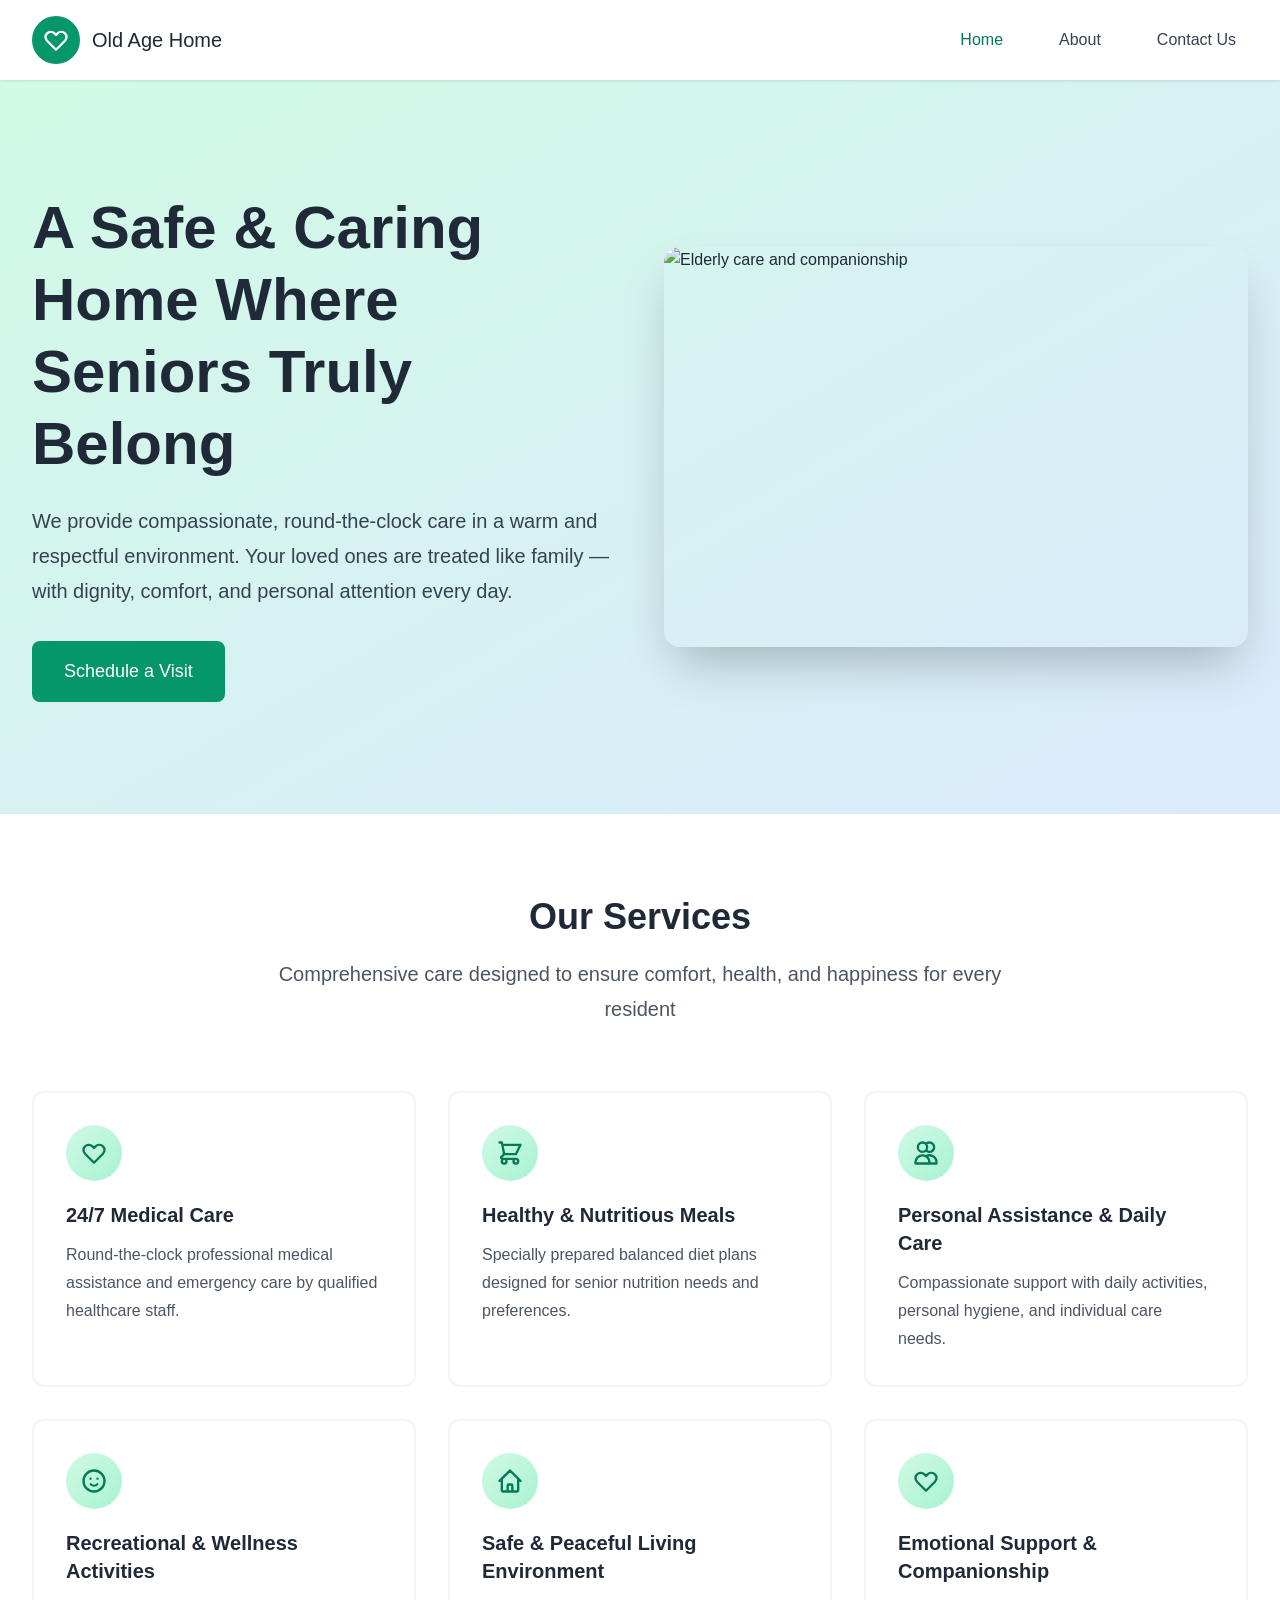
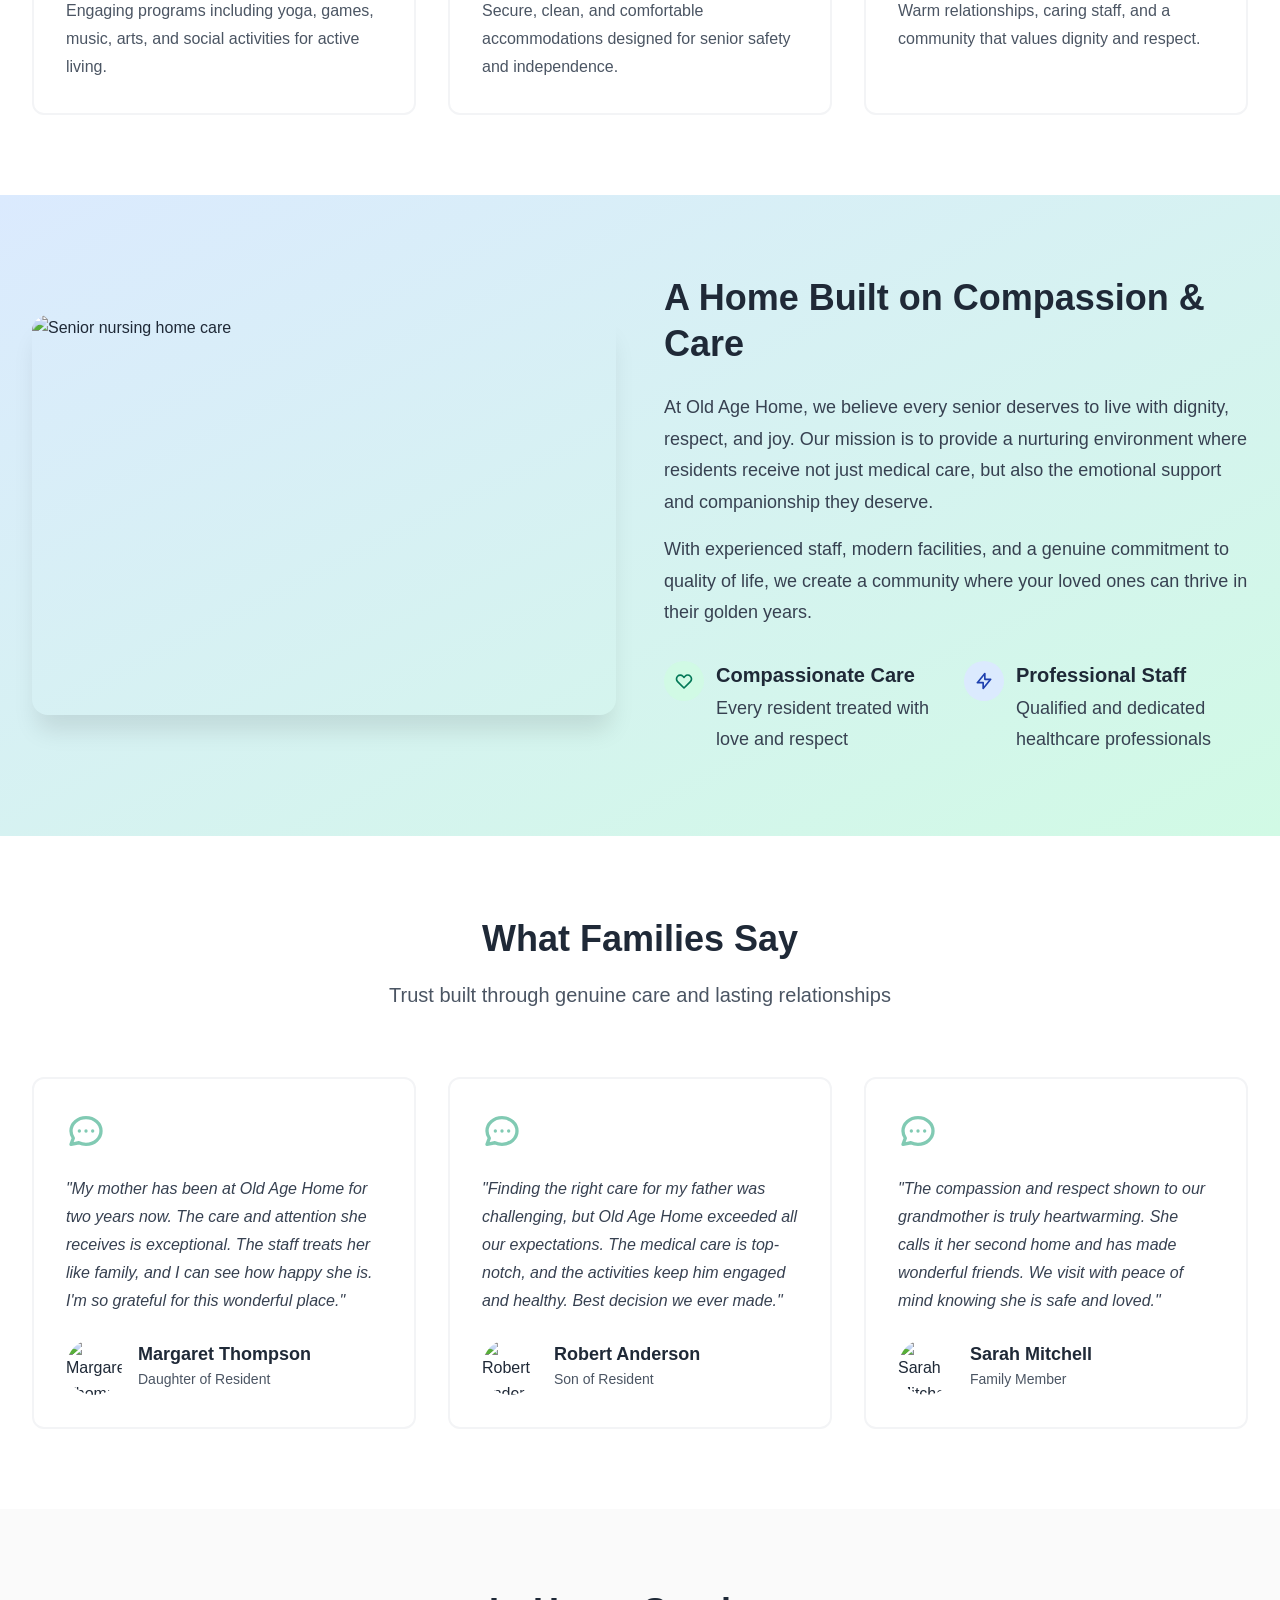
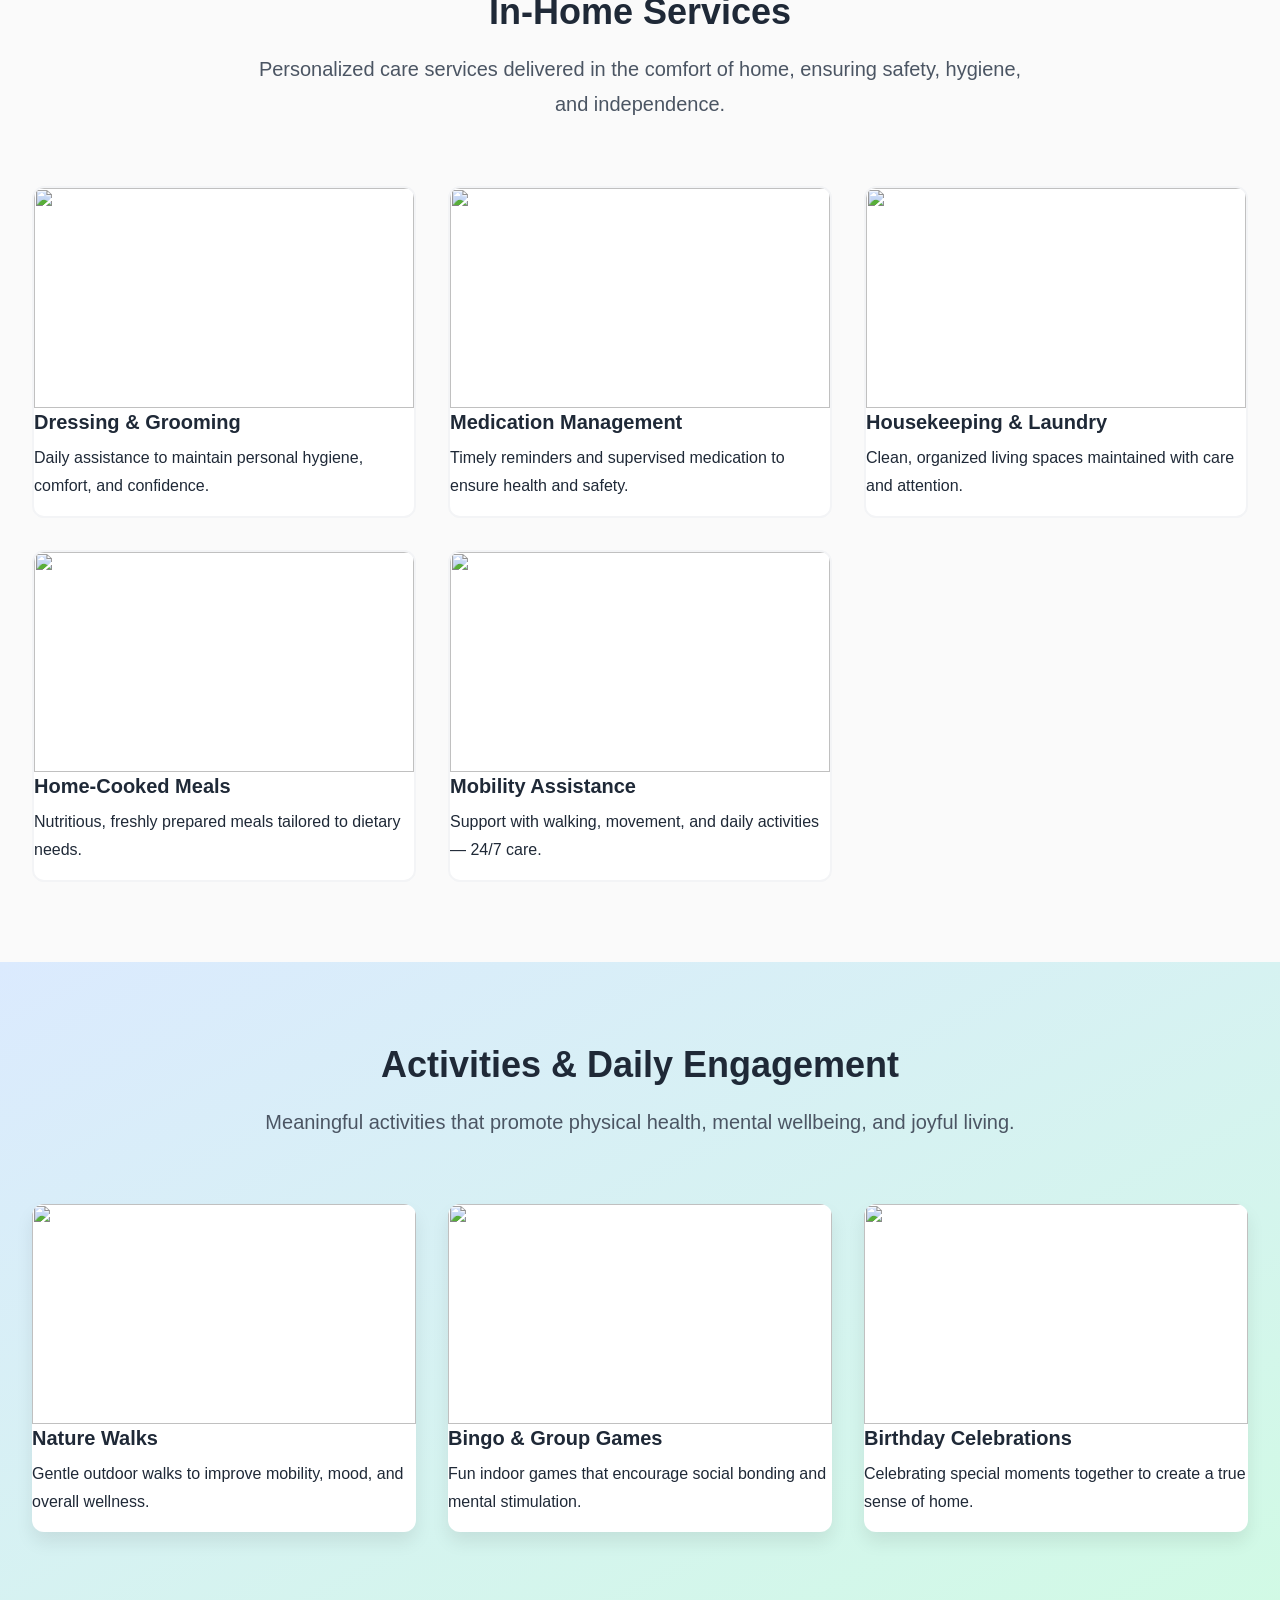
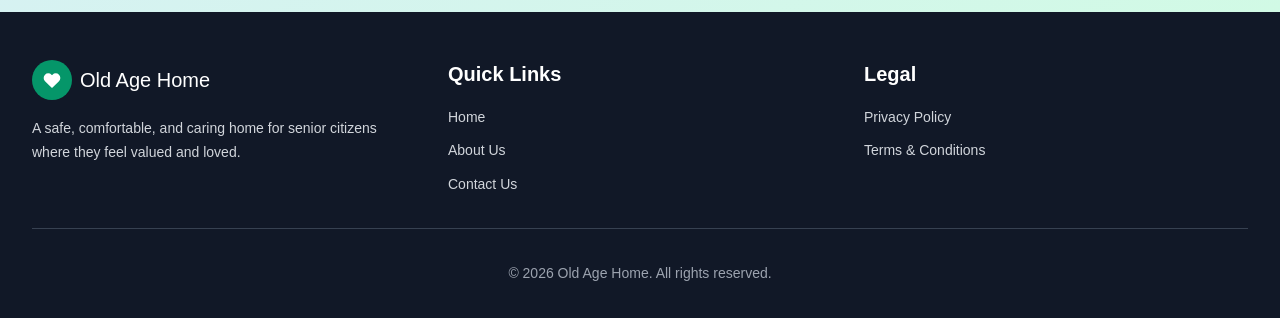
==== index.html @ 731e5e42 "Add files via upload" ====
<!DOCTYPE html>
<html lang="en">
<head>
    <meta charset="UTF-8">
    <meta name="viewport" content="width=device-width, initial-scale=1.0">
    <title>Old Age Home - Care With Love, Respect & Dignity</title>
    <link rel="stylesheet" href="styles.css">
</head>
<body>
    <!-- Header -->
    <header class="header">
        <div class="container">
            <div class="header-content">
                <a href="index.html" class="logo">
                    <div class="logo-icon">
                        <svg class="icon" fill="none" stroke="currentColor" viewBox="0 0 24 24">
                            <path stroke-linecap="round" stroke-linejoin="round" stroke-width="2" d="M4.318 6.318a4.5 4.5 0 000 6.364L12 20.364l7.682-7.682a4.5 4.5 0 00-6.364-6.364L12 7.636l-1.318-1.318a4.5 4.5 0 00-6.364 0z" />
                        </svg>
                    </div>
                    <span class="logo-text">Old Age Home</span>
                </a>

                <nav class="nav-desktop">
                    <a href="index.html" class="nav-link active">Home</a>
                    <a href="about.html" class="nav-link">About</a>
                    <a href="contact.html" class="nav-link">Contact Us</a>
                </nav>

                <button class="mobile-menu-btn" id="mobileMenuBtn">
                    <svg class="icon menu-icon" fill="none" stroke="currentColor" viewBox="0 0 24 24">
                        <path stroke-linecap="round" stroke-linejoin="round" stroke-width="2" d="M4 6h16M4 12h16M4 18h16" />
                    </svg>
                    <svg class="icon close-icon hidden" fill="none" stroke="currentColor" viewBox="0 0 24 24">
                        <path stroke-linecap="round" stroke-linejoin="round" stroke-width="2" d="M6 18L18 6M6 6l12 12" />
                    </svg>
                </button>
            </div>

            <nav class="nav-mobile hidden" id="mobileMenu">
                <a href="index.html" class="nav-link-mobile active">Home</a>
                <a href="about.html" class="nav-link-mobile">About</a>
                <a href="contact.html" class="nav-link-mobile">Contact Us</a>
            </nav>
        </div>
    </header>

    <!-- Main Content -->
    <main>
        <!-- Hero Section -->
        <section class="hero">
            <div class="container">
                <div class="hero-grid">
                    <div class="hero-content">
                        <h1 class="hero-title">A Safe & Caring Home Where Seniors Truly Belong</h1>
                        <p class="hero-subtitle">
                        We provide compassionate, round-the-clock care in a warm and respectful environment.
                        Your loved ones are treated like family — with dignity, comfort, and personal attention every day.
                        </p>
                        <a href="contact.html" class="btn btn-primary">Schedule a Visit</a>
                    </div>
                    <div class="hero-image-wrapper">
                        <div class="hero-image">
                            <img src="https://images.unsplash.com/photo-1765896387454-3c29c0473615?crop=entropy&cs=tinysrgb&fit=max&fm=jpg&ixid=M3w3Nzg4Nzd8MHwxfHNlYXJjaHwxfHxlbGRlcmx5JTIwY2FyZSUyMGNvbXBhbmlvbnNoaXB8ZW58MXx8fHwxNzY4MzgzNTQwfDA&ixlib=rb-4.1.0&q=80&w=1080" alt="Elderly care and companionship">
                        </div>
                        <div class="decorative-circle circle-1"></div>
                        <div class="decorative-circle circle-2"></div>
                    </div>
                </div>
            </div>
        </section>

        <!-- Services Section -->
        <section class="services">
            <div class="container">
                <div class="section-header">
                    <h2>Our Services</h2>
                    <p class="section-subtitle">Comprehensive care designed to ensure comfort, health, and happiness for every resident</p>
                </div>
                <div class="services-grid">
                    <div class="service-card">
                        <div class="service-icon">
                            <svg class="icon" fill="none" stroke="currentColor" viewBox="0 0 24 24">
                                <path stroke-linecap="round" stroke-linejoin="round" stroke-width="2" d="M4.318 6.318a4.5 4.5 0 000 6.364L12 20.364l7.682-7.682a4.5 4.5 0 00-6.364-6.364L12 7.636l-1.318-1.318a4.5 4.5 0 00-6.364 0z" />
                            </svg>
                        </div>
                        <h3>24/7 Medical Care</h3>
                        <p>Round-the-clock professional medical assistance and emergency care by qualified healthcare staff.</p>
                    </div>
                    <div class="service-card">
                        <div class="service-icon">
                            <svg class="icon" fill="none" stroke="currentColor" viewBox="0 0 24 24">
                                <path stroke-linecap="round" stroke-linejoin="round" stroke-width="2" d="M3 3h2l.4 2M7 13h10l4-8H5.4M7 13L5.4 5M7 13l-2.293 2.293c-.63.63-.184 1.707.707 1.707H17m0 0a2 2 0 100 4 2 2 0 000-4zm-8 2a2 2 0 11-4 0 2 2 0 014 0z" />
                            </svg>
                        </div>
                        <h3>Healthy & Nutritious Meals</h3>
                        <p>Specially prepared balanced diet plans designed for senior nutrition needs and preferences.</p>
                    </div>
                    <div class="service-card">
                        <div class="service-icon">
                            <svg class="icon" fill="none" stroke="currentColor" viewBox="0 0 24 24">
                                <path stroke-linecap="round" stroke-linejoin="round" stroke-width="2" d="M12 4.354a4 4 0 110 5.292M15 21H3v-1a6 6 0 0112 0v1zm0 0h6v-1a6 6 0 00-9-5.197M13 7a4 4 0 11-8 0 4 4 0 018 0z" />
                            </svg>
                        </div>
                        <h3>Personal Assistance & Daily Care</h3>
                        <p>Compassionate support with daily activities, personal hygiene, and individual care needs.</p>
                    </div>
                    <div class="service-card">
                        <div class="service-icon">
                            <svg class="icon" fill="none" stroke="currentColor" viewBox="0 0 24 24">
                                <path stroke-linecap="round" stroke-linejoin="round" stroke-width="2" d="M14.828 14.828a4 4 0 01-5.656 0M9 10h.01M15 10h.01M21 12a9 9 0 11-18 0 9 9 0 0118 0z" />
                            </svg>
                        </div>
                        <h3>Recreational & Wellness Activities</h3>
                        <p>Engaging programs including yoga, games, music, arts, and social activities for active living.</p>
                    </div>
                    <div class="service-card">
                        <div class="service-icon">
                            <svg class="icon" fill="none" stroke="currentColor" viewBox="0 0 24 24">
                                <path stroke-linecap="round" stroke-linejoin="round" stroke-width="2" d="M3 12l2-2m0 0l7-7 7 7M5 10v10a1 1 0 001 1h3m10-11l2 2m-2-2v10a1 1 0 01-1 1h-3m-6 0a1 1 0 001-1v-4a1 1 0 011-1h2a1 1 0 011 1v4a1 1 0 001 1m-6 0h6" />
                            </svg>
                        </div>
                        <h3>Safe & Peaceful Living Environment</h3>
                        <p>Secure, clean, and comfortable accommodations designed for senior safety and independence.</p>
                    </div>
                    <div class="service-card">
                        <div class="service-icon">
                            <svg class="icon" fill="none" stroke="currentColor" viewBox="0 0 24 24">
                                <path stroke-linecap="round" stroke-linejoin="round" stroke-width="2" d="M4.318 6.318a4.5 4.5 0 000 6.364L12 20.364l7.682-7.682a4.5 4.5 0 00-6.364-6.364L12 7.636l-1.318-1.318a4.5 4.5 0 00-6.364 0z" />
                            </svg>
                        </div>
                        <h3>Emotional Support & Companionship</h3>
                        <p>Warm relationships, caring staff, and a community that values dignity and respect.</p>
                    </div>
                </div>
            </div>
        </section>

        <!-- About Preview Section -->
        <section class="about-preview">
            <div class="container">
                <div class="about-preview-grid">
                    <div class="about-preview-image">
                        <img src="https://images.unsplash.com/photo-1762955911431-4c44c7c3f408?crop=entropy&cs=tinysrgb&fit=max&fm=jpg&ixid=M3w3Nzg4Nzd8MHwxfHNlYXJjaHwxfHxzZW5pb3IlMjBudXJzaW5nJTIwaG9tZXxlbnwxfHx8fDE3NjgzODM1Mzl8MA&ixlib=rb-4.1.0&q=80&w=1080" alt="Senior nursing home care">
                    </div>
                    <div class="about-preview-content">
                        <h2>A Home Built on Compassion & Care</h2>
                        <p>At Old Age Home, we believe every senior deserves to live with dignity, respect, and joy. Our mission is to provide a nurturing environment where residents receive not just medical care, but also the emotional support and companionship they deserve.</p>
                        <p>With experienced staff, modern facilities, and a genuine commitment to quality of life, we create a community where your loved ones can thrive in their golden years.</p>
                        <div class="features-grid">
                            <div class="feature-item">
                                <div class="feature-icon emerald">
                                    <svg class="icon" fill="none" stroke="currentColor" viewBox="0 0 24 24">
                                        <path stroke-linecap="round" stroke-linejoin="round" stroke-width="2" d="M4.318 6.318a4.5 4.5 0 000 6.364L12 20.364l7.682-7.682a4.5 4.5 0 00-6.364-6.364L12 7.636l-1.318-1.318a4.5 4.5 0 00-6.364 0z" />
                                    </svg>
                                </div>
                                <div>
                                    <h3>Compassionate Care</h3>
                                    <p class="feature-desc">Every resident treated with love and respect</p>
                                </div>
                            </div>
                            <div class="feature-item">
                                <div class="feature-icon blue">
                                    <svg class="icon" fill="none" stroke="currentColor" viewBox="0 0 24 24">
                                        <path stroke-linecap="round" stroke-linejoin="round" stroke-width="2" d="M13 10V3L4 14h7v7l9-11h-7z" />
                                    </svg>
                                </div>
                                <div>
                                    <h3>Professional Staff</h3>
                                    <p class="feature-desc">Qualified and dedicated healthcare professionals</p>
                                </div>
                            </div>
                        </div>
                    </div>
                </div>
            </div>
        </section>

        <!-- Testimonials Section -->
        <section class="testimonials">
            <div class="container">
                <div class="section-header">
                    <h2>What Families Say</h2>
                    <p class="section-subtitle">Trust built through genuine care and lasting relationships</p>
                </div>
                <div class="testimonials-grid">
                    <div class="testimonial-card">
                        <svg class="quote-icon" fill="none" stroke="currentColor" viewBox="0 0 24 24">
                            <path stroke-linecap="round" stroke-linejoin="round" stroke-width="2" d="M8 12h.01M12 12h.01M16 12h.01M21 12c0 4.418-4.03 8-9 8a9.863 9.863 0 01-4.255-.949L3 20l1.395-3.72C3.512 15.042 3 13.574 3 12c0-4.418 4.03-8 9-8s9 3.582 9 8z" />
                        </svg>
                        <p class="testimonial-text">"My mother has been at Old Age Home for two years now. The care and attention she receives is exceptional. The staff treats her like family, and I can see how happy she is. I'm so grateful for this wonderful place."</p>
                        <div class="testimonial-author">
                            <img src="https://images.unsplash.com/photo-1438761681033-6461ffad8d80?w=150&h=150&fit=crop" alt="Margaret Thompson">
                            <div>
                                <h4>Margaret Thompson</h4>
                                <p class="author-relation">Daughter of Resident</p>
                            </div>
                        </div>
                    </div>
                    <div class="testimonial-card">
                        <svg class="quote-icon" fill="none" stroke="currentColor" viewBox="0 0 24 24">
                            <path stroke-linecap="round" stroke-linejoin="round" stroke-width="2" d="M8 12h.01M12 12h.01M16 12h.01M21 12c0 4.418-4.03 8-9 8a9.863 9.863 0 01-4.255-.949L3 20l1.395-3.72C3.512 15.042 3 13.574 3 12c0-4.418 4.03-8 9-8s9 3.582 9 8z" />
                        </svg>
                        <p class="testimonial-text">"Finding the right care for my father was challenging, but Old Age Home exceeded all our expectations. The medical care is top-notch, and the activities keep him engaged and healthy. Best decision we ever made."</p>
                        <div class="testimonial-author">
                            <img src="https://images.unsplash.com/photo-1500648767791-00dcc994a43e?w=150&h=150&fit=crop" alt="Robert Anderson">
                            <div>
                                <h4>Robert Anderson</h4>
                                <p class="author-relation">Son of Resident</p>
                            </div>
                        </div>
                    </div>
                    <div class="testimonial-card">
                        <svg class="quote-icon" fill="none" stroke="currentColor" viewBox="0 0 24 24">
                            <path stroke-linecap="round" stroke-linejoin="round" stroke-width="2" d="M8 12h.01M12 12h.01M16 12h.01M21 12c0 4.418-4.03 8-9 8a9.863 9.863 0 01-4.255-.949L3 20l1.395-3.72C3.512 15.042 3 13.574 3 12c0-4.418 4.03-8 9-8s9 3.582 9 8z" />
                        </svg>
                        <p class="testimonial-text">"The compassion and respect shown to our grandmother is truly heartwarming. She calls it her second home and has made wonderful friends. We visit with peace of mind knowing she is safe and loved."</p>
                        <div class="testimonial-author">
                            <img src="https://images.unsplash.com/photo-1544005313-94ddf0286df2?w=150&h=150&fit=crop" alt="Sarah Mitchell">
                            <div>
                                <h4>Sarah Mitchell</h4>
                                <p class="author-relation">Family Member</p>
                            </div>
                        </div>
                    </div>
                </div>
            </div>
        </section>
    
        <!-- In-Home Services -->
        <section class="in-home-services">
          <div class="container">
            <div class="section-header">
              <h2>In-Home Services</h2>
              <p class="section-subtitle">
                Personalized care services delivered in the comfort of home, ensuring safety, hygiene, and independence.
              </p>
            </div>

            <div class="home-services-grid">
              <div class="home-service-item">
                <img src="https://i.ibb.co/VyK0rTC/old-01.jpg">
                <h3>Dressing & Grooming</h3>
                <p>Daily assistance to maintain personal hygiene, comfort, and confidence.</p>
              </div>

              <div class="home-service-item">
                <img src="https://i.ibb.co/8LGt1S0f/old-02.jpg">
                <h3>Medication Management</h3>
                <p>Timely reminders and supervised medication to ensure health and safety.</p>
              </div>

              <div class="home-service-item">
                <img src="https://i.ibb.co/pvZftVzX/old-03.jpg">
                <h3>Housekeeping & Laundry</h3>
                <p>Clean, organized living spaces maintained with care and attention.</p>
              </div>

              <div class="home-service-item">
                <img src="https://i.ibb.co/4wTk92T4/old-04.jpg">
                <h3>Home-Cooked Meals</h3>
                <p>Nutritious, freshly prepared meals tailored to dietary needs.</p>
              </div>

              <div class="home-service-item">
                <img src="https://i.ibb.co/JRKs1FJ7/old-05.jpg">
                <h3>Mobility Assistance</h3>
                <p>Support with walking, movement, and daily activities — 24/7 care.</p>
              </div>
            </div>
          </div>
        </section>

        <!-- Activities -->
        <section class="activities">
          <div class="container">
            <div class="section-header">
              <h2>Activities & Daily Engagement</h2>
              <p class="section-subtitle">
                Meaningful activities that promote physical health, mental wellbeing, and joyful living.
              </p>
            </div>

            <div class="activities-grid">
              <div class="activity-card">
                <img src="https://images.unsplash.com/photo-1544027993-37dbfe43562a">
                <h3>Nature Walks</h3>
                <p>Gentle outdoor walks to improve mobility, mood, and overall wellness.</p>
              </div>

              <div class="activity-card">
                <img src="https://images.unsplash.com/photo-1600880292203-757bb62b4baf">
                <h3>Bingo & Group Games</h3>
                <p>Fun indoor games that encourage social bonding and mental stimulation.</p>
              </div>

              <div class="activity-card">
                <img src="https://images.unsplash.com/photo-1511988617509-a57c8a288659">
                <h3>Birthday Celebrations</h3>
                <p>Celebrating special moments together to create a true sense of home.</p>
              </div>
            </div>
          </div>
        </section>

    </main>

    <!-- Footer -->
    <footer class="footer">
        <div class="container">
            <div class="footer-grid">
                <div class="footer-section">
                    <div class="footer-logo">
                        <div class="footer-logo-icon">
                            <svg class="icon" fill="currentColor" stroke="currentColor" viewBox="0 0 24 24">
                                <path stroke-linecap="round" stroke-linejoin="round" stroke-width="2" d="M4.318 6.318a4.5 4.5 0 000 6.364L12 20.364l7.682-7.682a4.5 4.5 0 00-6.364-6.364L12 7.636l-1.318-1.318a4.5 4.5 0 00-6.364 0z" />
                            </svg>
                        </div>
                        <span>Old Age Home</span>
                    </div>
                    <p class="footer-desc">A safe, comfortable, and caring home for senior citizens where they feel valued and loved.</p>
                </div>
                <div class="footer-section">
                    <h3>Quick Links</h3>
                    <ul class="footer-links">
                        <li><a href="index.html">Home</a></li>
                        <li><a href="about.html">About Us</a></li>
                        <li><a href="contact.html">Contact Us</a></li>
                    </ul>
                </div>
                <div class="footer-section">
                    <h3>Legal</h3>
                    <ul class="footer-links">
                        <li><a href="privacy.html">Privacy Policy</a></li>
                        <li><a href="terms.html">Terms & Conditions</a></li>
                    </ul>
                </div>
            </div>
            <div class="footer-bottom">
                <p>&copy; 2026 Old Age Home. All rights reserved.</p>
            </div>
        </div>
    </footer>

    <script src="script.js"></script>
</body>
</html>
---- styles.css ----
/* Reset and Base Styles */
* {
    margin: 0;
    padding: 0;
    box-sizing: border-box;
}

body {
    font-family: -apple-system, BlinkMacSystemFont, 'Segoe UI', Roboto, 'Helvetica Neue', Arial, sans-serif;
    line-height: 1.6;
    color: #1f2937;
    background-color: #fafafa;
    min-height: 100vh;
    display: flex;
    flex-direction: column;
}

main {
    flex: 1;
}

img {
    max-width: 100%;
    height: auto;
    display: block;
}

a {
    text-decoration: none;
    color: inherit;
}

ul {
    list-style: none;
}

/* Typography */
h1 {
    font-size: 3rem;
    font-weight: 700;
    line-height: 1.2;
    margin-bottom: 1.5rem;
}

h2 {
    font-size: 2.25rem;
    font-weight: 700;
    line-height: 1.3;
    margin-bottom: 1rem;
}

h3 {
    font-size: 1.25rem;
    font-weight: 600;
    line-height: 1.4;
    margin-bottom: 0.5rem;
}

h4 {
    font-size: 1.125rem;
    font-weight: 600;
    line-height: 1.4;
}

p {
    margin-bottom: 1rem;
    line-height: 1.75;
}

/* Container */
.container {
    max-width: 1280px;
    margin: 0 auto;
    padding: 0 1rem;
}

.container-narrow {
    max-width: 896px;
    margin: 0 auto;
    padding: 0 1rem;
}

/* Icons */
.icon {
    width: 24px;
    height: 24px;
}

.icon-inline {
    width: 20px;
    height: 20px;
    vertical-align: middle;
    margin-right: 0.5rem;
}

/* Header */
.header {
    background-color: white;
    box-shadow: 0 1px 3px rgba(0, 0, 0, 0.1);
    position: sticky;
    top: 0;
    z-index: 50;
}

.header-content {
    display: flex;
    align-items: center;
    justify-content: space-between;
    height: 80px;
}

.logo {
    display: flex;
    align-items: center;
    gap: 0.75rem;
    transition: color 0.3s;
}

.logo:hover .logo-text {
    color: #059669;
}

.logo-icon {
    width: 48px;
    height: 48px;
    background-color: #059669;
    border-radius: 50%;
    display: flex;
    align-items: center;
    justify-content: center;
}

.logo-icon .icon {
    width: 28px;
    height: 28px;
    color: white;
}

.logo-text {
    font-size: 1.25rem;
    color: #1f2937;
    transition: color 0.3s;
}

.nav-desktop {
    display: none;
    align-items: center;
    gap: 2rem;
}

.nav-link {
    font-size: 1rem;
    color: #374151;
    padding: 0.5rem 0.75rem;
    border-radius: 0.375rem;
    transition: color 0.3s;
}

.nav-link:hover {
    color: #059669;
}

.nav-link.active {
    color: #047857;
}

.mobile-menu-btn {
    display: flex;
    padding: 0.5rem;
    border: none;
    background: none;
    color: #374151;
    cursor: pointer;
    border-radius: 0.375rem;
    transition: all 0.3s;
}

.mobile-menu-btn:hover {
    color: #059669;
    background-color: #f3f4f6;
}

.nav-mobile {
    padding: 1rem 0;
    border-top: 1px solid #e5e7eb;
}

.nav-link-mobile {
    display: block;
    padding: 0.75rem 1rem;
    font-size: 1rem;
    color: #374151;
    transition: all 0.3s;
}

.nav-link-mobile:hover {
    color: #059669;
    background-color: #f9fafb;
}

.nav-link-mobile.active {
    color: #047857;
    background-color: #d1fae5;
}

.hidden {
    display: none !important;
}

/* Buttons */
.btn {
    display: inline-block;
    padding: 1rem 2rem;
    font-size: 1.125rem;
    border-radius: 0.5rem;
    border: none;
    cursor: pointer;
    transition: all 0.3s;
    font-weight: 500;
}

.btn-primary {
    background-color: #059669;
    color: white;
}

.btn-primary:hover {
    background-color: #047857;
}

.btn-full {
    width: 100%;
    display: flex;
    align-items: center;
    justify-content: center;
}

/* Hero Section */
.hero {
    background: linear-gradient(to bottom right, #d1fae5, #dbeafe);
    padding: 5rem 0 7rem;
}

.hero-grid {
    display: grid;
    grid-template-columns: 1fr;
    gap: 3rem;
    align-items: center;
}

.hero-title {
    color: #1f2937;
    margin-bottom: 1.5rem;
}

.hero-subtitle {
    font-size: 1.25rem;
    color: #374151;
    margin-bottom: 2rem;
    line-height: 1.75;
}

.hero-image-wrapper {
    position: relative;
}

.hero-image {
    border-radius: 1rem;
    overflow: hidden;
    box-shadow: 0 25px 50px -12px rgba(0, 0, 0, 0.25);
}

.hero-image img {
    width: 100%;
    height: 400px;
    object-fit: cover;
}

.decorative-circle {
    position: absolute;
    width: 128px;
    height: 128px;
    border-radius: 50%;
    filter: blur(64px);
    z-index: -1;
}

.circle-1 {
    bottom: -24px;
    right: -24px;
    background-color: #a7f3d0;
}

.circle-2 {
    top: -24px;
    left: -24px;
    background-color: #bfdbfe;
}

/* Services Section */
.services {
    padding: 5rem 0;
    background-color: white;
}

.section-header {
    text-align: center;
    margin-bottom: 4rem;
}

.section-subtitle {
    font-size: 1.25rem;
    color: #4b5563;
    max-width: 768px;
    margin: 0 auto;
}

.services-grid {
    display: grid;
    grid-template-columns: 1fr;
    gap: 2rem;
}

.service-card {
    background-color: white;
    border: 2px solid #f3f4f6;
    border-radius: 0.75rem;
    padding: 2rem;
    transition: all 0.3s;
}

.service-card:hover {
    border-color: #a7f3d0;
    box-shadow: 0 10px 15px -3px rgba(0, 0, 0, 0.1);
}

.service-card:hover .service-icon {
    transform: scale(1.1);
}

.service-icon {
    width: 56px;
    height: 56px;
    background: linear-gradient(to bottom right, #d1fae5, #a7f3d0);
    border-radius: 50%;
    display: flex;
    align-items: center;
    justify-content: center;
    margin-bottom: 1.25rem;
    transition: transform 0.3s;
}

.service-icon .icon {
    width: 28px;
    height: 28px;
    color: #047857;
}

.service-card h3 {
    color: #1f2937;
    margin-bottom: 0.75rem;
}

.service-card p {
    color: #4b5563;
    line-height: 1.75;
    margin: 0;
}

/* About Preview Section */
.about-preview {
    padding: 5rem 0;
    background: linear-gradient(to bottom right, #dbeafe, #d1fae5);
}

.about-preview-grid {
    display: grid;
    grid-template-columns: 1fr;
    gap: 3rem;
    align-items: center;
}

.about-preview-image {
    border-radius: 1rem;
    overflow: hidden;
    box-shadow: 0 20px 25px -5px rgba(0, 0, 0, 0.1);
}

.about-preview-image img {
    width: 100%;
    height: 400px;
    object-fit: cover;
}

.about-preview-content h2 {
    color: #1f2937;
    margin-bottom: 1.5rem;
}

.about-preview-content p {
    font-size: 1.125rem;
    color: #374151;
    line-height: 1.75;
}

.features-grid {
    display: grid;
    grid-template-columns: 1fr;
    gap: 1rem;
    margin-top: 2rem;
}

.feature-item {
    display: flex;
    align-items: flex-start;
    gap: 0.75rem;
}

.feature-icon {
    width: 40px;
    height: 40px;
    border-radius: 50%;
    display: flex;
    align-items: center;
    justify-content: center;
    flex-shrink: 0;
}

.feature-icon.emerald {
    background-color: #d1fae5;
}

.feature-icon.emerald .icon {
    color: #047857;
}

.feature-icon.blue {
    background-color: #dbeafe;
}

.feature-icon.blue .icon {
    color: #1e40af;
}

.feature-icon .icon {
    width: 20px;
    height: 20px;
}

.feature-item h3 {
    color: #1f2937;
    margin-bottom: 0.25rem;
}

.feature-desc {
    font-size: 0.875rem;
    color: #4b5563;
    margin: 0;
}

/* Testimonials Section */
.testimonials {
    padding: 5rem 0;
    background-color: white;
}

.testimonials-grid {
    display: grid;
    grid-template-columns: 1fr;
    gap: 2rem;
}

.testimonial-card {
    background-color: white;
    border: 2px solid #f3f4f6;
    border-radius: 0.75rem;
    padding: 2rem;
    transition: box-shadow 0.3s;
}

.testimonial-card:hover {
    box-shadow: 0 10px 15px -3px rgba(0, 0, 0, 0.1);
}

.quote-icon {
    width: 40px;
    height: 40px;
    color: #059669;
    opacity: 0.5;
    margin-bottom: 1rem;
}

.testimonial-text {
    font-style: italic;
    color: #374151;
    line-height: 1.75;
    margin-bottom: 1.5rem;
}

.testimonial-author {
    display: flex;
    align-items: center;
    gap: 1rem;
}

.testimonial-author img {
    width: 56px;
    height: 56px;
    border-radius: 50%;
    object-fit: cover;
}

.testimonial-author h4 {
    color: #1f2937;
}

.author-relation {
    font-size: 0.875rem;
    color: #4b5563;
    margin: 0;
}

/* Page Hero */
.page-hero {
    background: linear-gradient(to bottom right, #d1fae5, #dbeafe);
    padding: 4rem 0;
    text-align: center;
}

.page-hero h1 {
    color: #1f2937;
    margin-bottom: 1.5rem;
}

.page-hero-subtitle {
    font-size: 1.25rem;
    color: #374151;
    line-height: 1.75;
}

.legal-icon {
    width: 64px;
    height: 64px;
    border-radius: 50%;
    display: flex;
    align-items: center;
    justify-content: center;
    margin: 0 auto 1.5rem;
}

.legal-icon.emerald {
    background-color: #059669;
}

.legal-icon.blue {
    background-color: #2563eb;
}

.legal-icon .icon {
    width: 32px;
    height: 32px;
    color: white;
}

/* Mission & Vision */
.mission-vision {
    padding: 5rem 0;
    background-color: white;
}

.mission-vision-grid {
    display: grid;
    grid-template-columns: 1fr;
    gap: 3rem;
}

.mission-box {
    padding: 2.5rem;
    border-radius: 1rem;
}

.mission-box.emerald {
    background: linear-gradient(to bottom right, #d1fae5, #a7f3d0);
}

.mission-box.blue {
    background: linear-gradient(to bottom right, #dbeafe, #93c5fd);
}

.mission-icon {
    width: 64px;
    height: 64px;
    border-radius: 50%;
    display: flex;
    align-items: center;
    justify-content: center;
    margin-bottom: 1.5rem;
}

.mission-box.emerald .mission-icon {
    background-color: #059669;
}

.mission-box.blue .mission-icon {
    background-color: #2563eb;
}

.mission-icon .icon {
    width: 32px;
    height: 32px;
    color: white;
}

.mission-box h2 {
    color: #1f2937;
    margin-bottom: 1rem;
}

.mission-box p {
    font-size: 1.125rem;
    color: #374151;
    line-height: 1.75;
    margin: 0;
}

/* Core Values */
.core-values {
    padding: 5rem 0;
    background-color: white;
}

.values-grid {
    display: grid;
    grid-template-columns: 1fr;
    gap: 2rem;
}

.value-card {
    text-align: center;
    padding: 2rem;
    background-color: white;
    border: 2px solid #f3f4f6;
    border-radius: 0.75rem;
    transition: all 0.3s;
}

.value-card:hover {
    border-color: #a7f3d0;
    box-shadow: 0 10px 15px -3px rgba(0, 0, 0, 0.1);
}

.value-icon {
    width: 64px;
    height: 64px;
    border-radius: 50%;
    display: flex;
    align-items: center;
    justify-content: center;
    margin: 0 auto 1rem;
}

.value-icon.emerald {
    background-color: #d1fae5;
}

.value-icon.emerald .icon {
    color: #047857;
}

.value-icon.blue {
    background-color: #dbeafe;
}

.value-icon.blue .icon {
    color: #1e40af;
}

.value-icon.purple {
    background-color: #e9d5ff;
}

.value-icon.purple .icon {
    color: #7c3aed;
}

.value-icon.orange {
    background-color: #fed7aa;
}

.value-icon.orange .icon {
    color: #c2410c;
}

.value-icon.teal {
    background-color: #ccfbf1;
}

.value-icon.teal .icon {
    color: #0f766e;
}

.value-icon.pink {
    background-color: #fce7f3;
}

.value-icon.pink .icon {
    color: #be185d;
}

.value-icon .icon {
    width: 32px;
    height: 32px;
}

.value-card h3 {
    color: #1f2937;
    margin-bottom: 0.75rem;
}

.value-card p {
    color: #4b5563;
    margin: 0;
}

/* Care Philosophy */
.care-philosophy {
    padding: 5rem 0;
    background: linear-gradient(to bottom right, #d1fae5, #dbeafe);
}

.care-philosophy-grid {
    display: grid;
    grid-template-columns: 1fr;
    gap: 3rem;
    align-items: center;
}

.care-philosophy-content h2 {
    color: #1f2937;
    margin-bottom: 1.5rem;
}

.philosophy-items {
    display: flex;
    flex-direction: column;
    gap: 1.5rem;
}

.philosophy-item h3 {
    color: #1f2937;
    margin-bottom: 0.5rem;
}

.philosophy-item p {
    color: #374151;
    line-height: 1.75;
    margin: 0;
}

.care-philosophy-images {
    display: grid;
    grid-template-columns: repeat(2, 1fr);
    gap: 1rem;
}

.philosophy-image {
    border-radius: 0.75rem;
    overflow: hidden;
    box-shadow: 0 10px 15px -3px rgba(0, 0, 0, 0.1);
}

.philosophy-image.image-2 {
    margin-top: 2rem;
}

.philosophy-image img {
    width: 100%;
    height: 256px;
    object-fit: cover;
}

/* Statistics */
.statistics {
    padding: 5rem 0;
    background-color: white;
}

.stats-grid {
    display: grid;
    grid-template-columns: 1fr;
    gap: 2rem;
}

.stat-item {
    text-align: center;
}

.stat-number {
    font-size: 3rem;
    font-weight: 700;
    margin-bottom: 0.75rem;
}

.stat-number.emerald {
    color: #059669;
}

.stat-number.blue {
    color: #2563eb;
}

.stat-number.purple {
    color: #7c3aed;
}

.stat-number.orange {
    color: #ea580c;
}

.stat-item h3 {
    color: #1f2937;
    margin-bottom: 0.5rem;
}

.stat-item p {
    color: #4b5563;
    margin: 0;
}

/* Contact Section */
.contact-section {
    padding: 5rem 0;
    background-color: white;
}

.contact-grid {
    display: grid;
    grid-template-columns: 1fr;
    gap: 3rem;
}

.contact-info h2 {
    color: #1f2937;
    margin-bottom: 2rem;
}

.contact-items {
    display: flex;
    flex-direction: column;
    gap: 1.5rem;
    margin-bottom: 2.5rem;
}

.contact-item {
    display: flex;
    align-items: flex-start;
    gap: 1rem;
}

.contact-item-icon {
    width: 48px;
    height: 48px;
    border-radius: 50%;
    display: flex;
    align-items: center;
    justify-content: center;
    flex-shrink: 0;
}

.contact-item-icon.emerald {
    background-color: #d1fae5;
}

.contact-item-icon.emerald .icon {
    color: #047857;
}

.contact-item-icon.blue {
    background-color: #dbeafe;
}

.contact-item-icon.blue .icon {
    color: #1e40af;
}

.contact-item-icon.purple {
    background-color: #e9d5ff;
}

.contact-item-icon.purple .icon {
    color: #7c3aed;
}

.contact-item-icon.orange {
    background-color: #fed7aa;
}

.contact-item-icon.orange .icon {
    color: #c2410c;
}

.contact-item h3 {
    color: #1f2937;
    margin-bottom: 0.25rem;
}

.contact-item p,
.contact-item a {
    font-size: 1.125rem;
    color: #4b5563;
    margin: 0;
}

.contact-item a:hover {
    color: #047857;
}

.visit-schedule-box {
    background: linear-gradient(to bottom right, #d1fae5, #dbeafe);
    padding: 2rem;
    border-radius: 0.75rem;
}

.visit-schedule-box h3 {
    color: #1f2937;
    margin-bottom: 1rem;
}

.visit-schedule-box p {
    color: #374151;
    line-height: 1.75;
}

/* Contact Form */
.contact-form-wrapper {
    width: 100%;
}

.contact-form-container {
    background-color: white;
    border: 2px solid #f3f4f6;
    border-radius: 1rem;
    padding: 2rem;
    box-shadow: 0 10px 15px -3px rgba(0, 0, 0, 0.1);
}

.contact-form-container h2 {
    color: #1f2937;
    margin-bottom: 1.5rem;
}

.success-message {
    margin-bottom: 1.5rem;
    padding: 1rem;
    background-color: #d1fae5;
    border: 1px solid #a7f3d0;
    border-radius: 0.5rem;
    color: #047857;
}

.contact-form {
    display: flex;
    flex-direction: column;
    gap: 1.5rem;
}

.form-group {
    display: flex;
    flex-direction: column;
}

.form-group label {
    color: #1f2937;
    margin-bottom: 0.5rem;
    font-weight: 500;
}

.form-group input,
.form-group textarea {
    padding: 0.75rem 1rem;
    border: 1px solid #d1d5db;
    border-radius: 0.5rem;
    font-size: 1rem;
    font-family: inherit;
    transition: all 0.3s;
}

.form-group input:focus,
.form-group textarea:focus {
    outline: none;
    border-color: #059669;
    box-shadow: 0 0 0 3px rgba(5, 150, 105, 0.1);
}

.form-group textarea {
    resize: none;
}

/* Map Section */
.map-section {
    padding: 5rem 0;
    background-color: #f9fafb;
}

.map-placeholder {
    background: linear-gradient(to bottom right, #d1fae5, #dbeafe);
    border-radius: 1rem;
    height: 384px;
    display: flex;
    flex-direction: column;
    align-items: center;
    justify-content: center;
}

.map-icon {
    width: 64px;
    height: 64px;
    color: #047857;
    margin-bottom: 1rem;
}

.map-address {
    font-size: 1.25rem;
    color: #374151;
    margin-bottom: 0.5rem;
}

.map-info {
    color: #4b5563;
    margin: 0;
}

/* Legal Content */
.legal-content {
    padding: 5rem 0;
    background-color: white;
}

.legal-intro {
    font-size: 1.125rem;
    color: #374151;
    line-height: 1.75;
    margin-bottom: 3rem;
}

.legal-section {
    margin-bottom: 3rem;
}

.legal-section h2 {
    color: #1f2937;
    margin-bottom: 1rem;
}

.legal-section h3 {
    color: #1f2937;
    margin-top: 1.5rem;
    margin-bottom: 0.75rem;
}

.legal-section p {
    color: #374151;
    line-height: 1.75;
}

.legal-section ul {
    list-style: disc;
    padding-left: 1.5rem;
    margin-bottom: 1rem;
}

.legal-section li {
    color: #374151;
    line-height: 1.75;
    margin-bottom: 0.5rem;
}

.legal-contact-box {
    background: linear-gradient(to bottom right, #d1fae5, #dbeafe);
    padding: 2rem;
    border-radius: 0.75rem;
}

.legal-contact-box h2 {
    color: #1f2937;
    margin-bottom: 1rem;
}

.legal-contact-box p {
    color: #374151;
    line-height: 1.75;
}

.legal-contact-box a {
    color: #047857;
}

.legal-contact-box a:hover {
    color: #065f46;
}

/* Footer */
.footer {
    background-color: #111827;
    color: #d1d5db;
    padding: 3rem 0 0;
    margin-top: auto;
}

.footer-grid {
    display: grid;
    grid-template-columns: 1fr;
    gap: 2rem;
    margin-bottom: 2rem;
}

.footer-section h3 {
    color: white;
    margin-bottom: 1rem;
}

.footer-logo {
    display: flex;
    align-items: center;
    gap: 0.5rem;
    margin-bottom: 1rem;
}

.footer-logo-icon {
    width: 40px;
    height: 40px;
    background-color: #059669;
    border-radius: 50%;
    display: flex;
    align-items: center;
    justify-content: center;
}

.footer-logo-icon .icon {
    width: 20px;
    height: 20px;
    color: white;
}

.footer-logo span {
    font-size: 1.25rem;
    color: white;
}

.footer-desc {
    font-size: 0.875rem;
    line-height: 1.75;
    margin: 0;
}

.footer-links {
    display: flex;
    flex-direction: column;
    gap: 0.5rem;
}

.footer-links a {
    font-size: 0.875rem;
    color: #d1d5db;
    transition: color 0.3s;
}

.footer-links a:hover {
    color: #6ee7b7;
}

.footer-bottom {
    padding: 2rem 0;
    border-top: 1px solid #374151;
    text-align: center;
}

.footer-bottom p {
    font-size: 0.875rem;
    color: #9ca3af;
    margin: 0;
}

/* Responsive Design */
@media (min-width: 768px) {
    .nav-desktop {
        display: flex;
    }
    
    .mobile-menu-btn {
        display: none;
    }
    
    .nav-mobile {
        display: none !important;
    }
    
    .services-grid {
        grid-template-columns: repeat(2, 1fr);
    }
    
    .testimonials-grid {
        grid-template-columns: repeat(2, 1fr);
    }
    
    .features-grid {
        grid-template-columns: repeat(2, 1fr);
    }
    
    .contact-grid {
        grid-template-columns: repeat(2, 1fr);
    }
    
    .footer-grid {
        grid-template-columns: repeat(3, 1fr);
    }
    
    .values-grid {
        grid-template-columns: repeat(2, 1fr);
    }
    
    .stats-grid {
        grid-template-columns: repeat(2, 1fr);
    }
}

@media (min-width: 1024px) {
    h1 {
        font-size: 3.75rem;
    }
    
    .container {
        padding: 0 2rem;
    }
    
    .container-narrow {
        padding: 0 2rem;
    }
    
    .hero {
        padding: 7rem 0;
    }
    
    .hero-grid {
        grid-template-columns: repeat(2, 1fr);
    }
    
    .services-grid {
        grid-template-columns: repeat(3, 1fr);
    }
    
    .testimonials-grid {
        grid-template-columns: repeat(3, 1fr);
    }
    
    .about-preview-grid {
        grid-template-columns: repeat(2, 1fr);
    }
    
    .mission-vision-grid {
        grid-template-columns: repeat(2, 1fr);
    }
    
    .values-grid {
        grid-template-columns: repeat(3, 1fr);
    }
    
    .care-philosophy-grid {
        grid-template-columns: repeat(2, 1fr);
    }
    
    .stats-grid {
        grid-template-columns: repeat(4, 1fr);
    }
}

@media (max-width: 767px) {
    h1 {
        font-size: 2rem;
    }
    
    h2 {
        font-size: 1.75rem;
    }
    
    .hero-subtitle {
        font-size: 1.125rem;
    }
    
    .section-subtitle {
        font-size: 1.125rem;
    }
}

.in-home-services{padding:5rem 0;background:#fafafa}
.home-services-grid{display:grid;grid-template-columns:1fr;gap:2rem}
.home-service-item{background:#fff;border-radius:.75rem;overflow:hidden;border:2px solid #f3f4f6;transition:.3s}
.home-service-item:hover{transform:translateY(-5px);box-shadow:0 12px 20px rgba(0,0,0,.08)}
.home-service-item img{width:100%;height:220px;object-fit:cover}
.activities{padding:5rem 0;background:linear-gradient(to bottom right,#dbeafe,#d1fae5)}
.activities-grid{display:grid;grid-template-columns:1fr;gap:2rem}
.activity-card{background:#fff;border-radius:.75rem;overflow:hidden;box-shadow:0 10px 18px rgba(0,0,0,.08)}
.activity-card img{width:100%;height:220px;object-fit:cover}
@media(min-width:768px){.home-services-grid,.activities-grid{grid-template-columns:repeat(3,1fr)}}
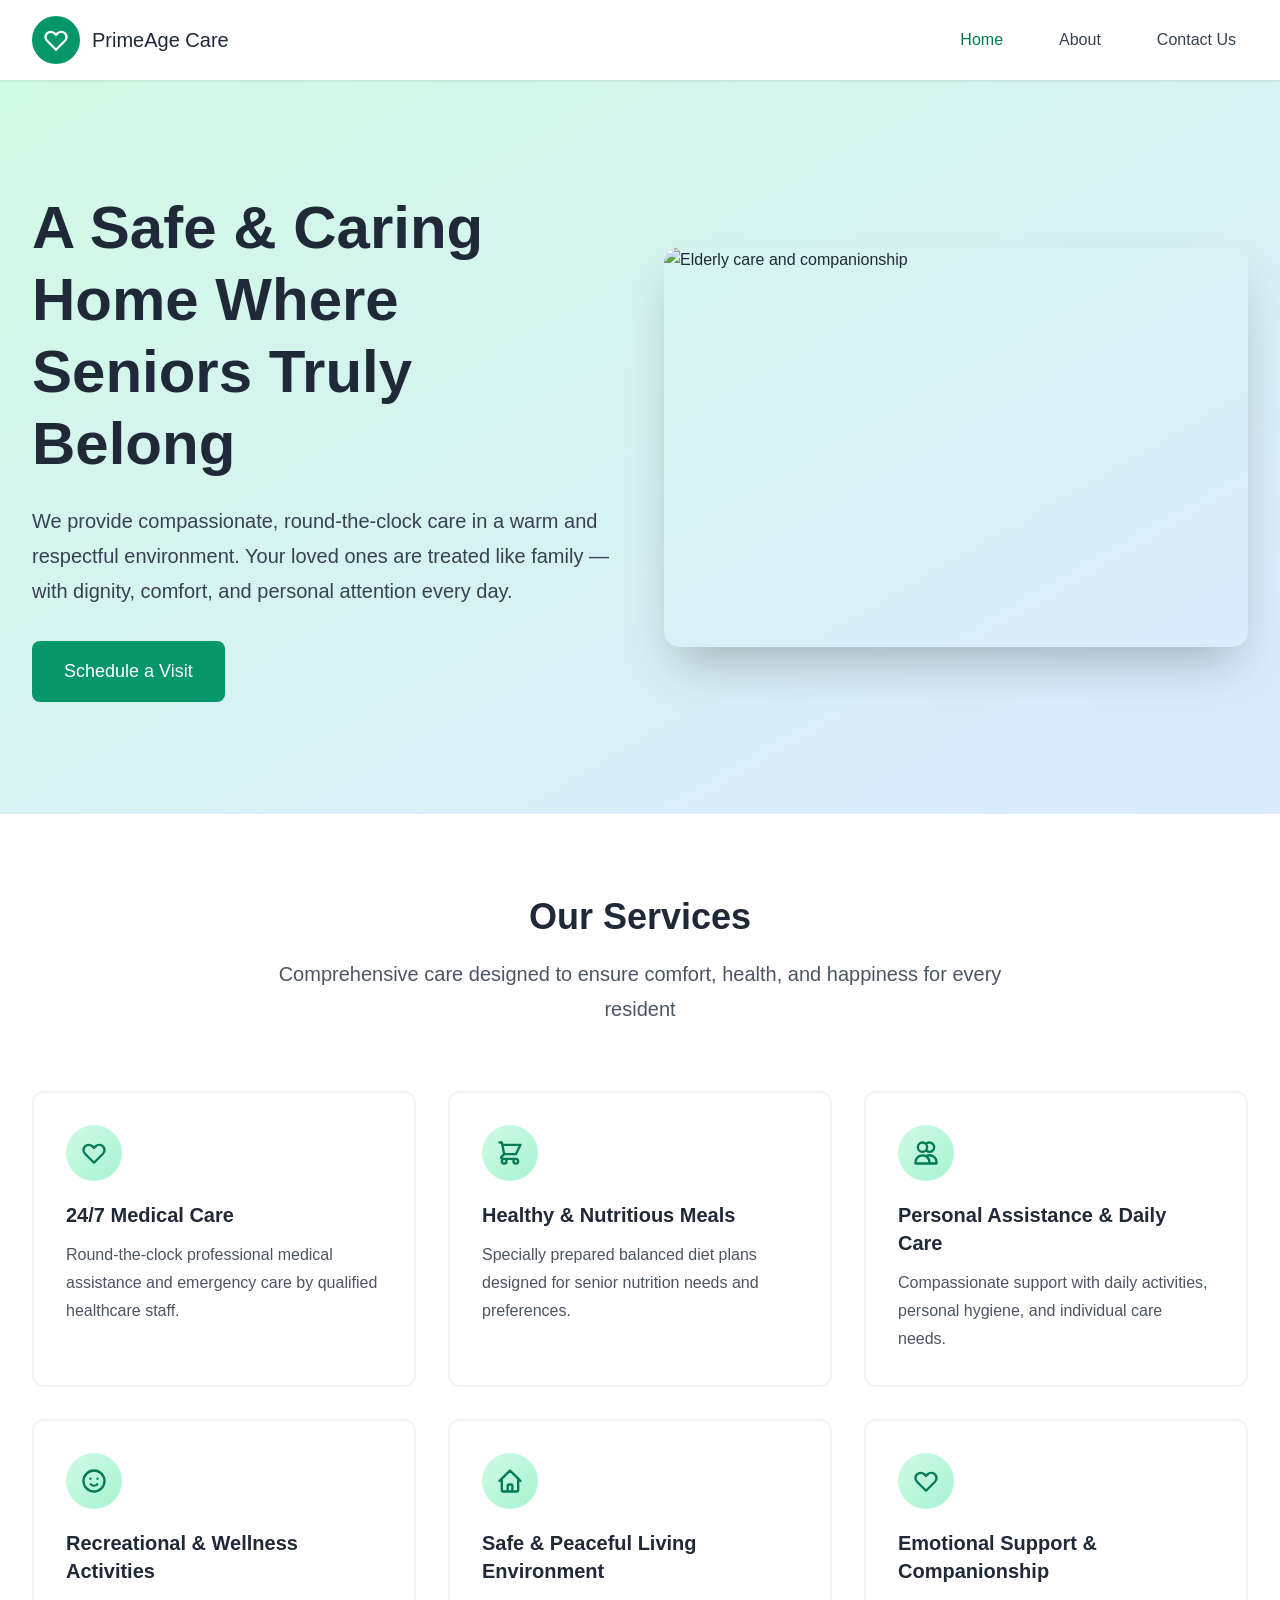
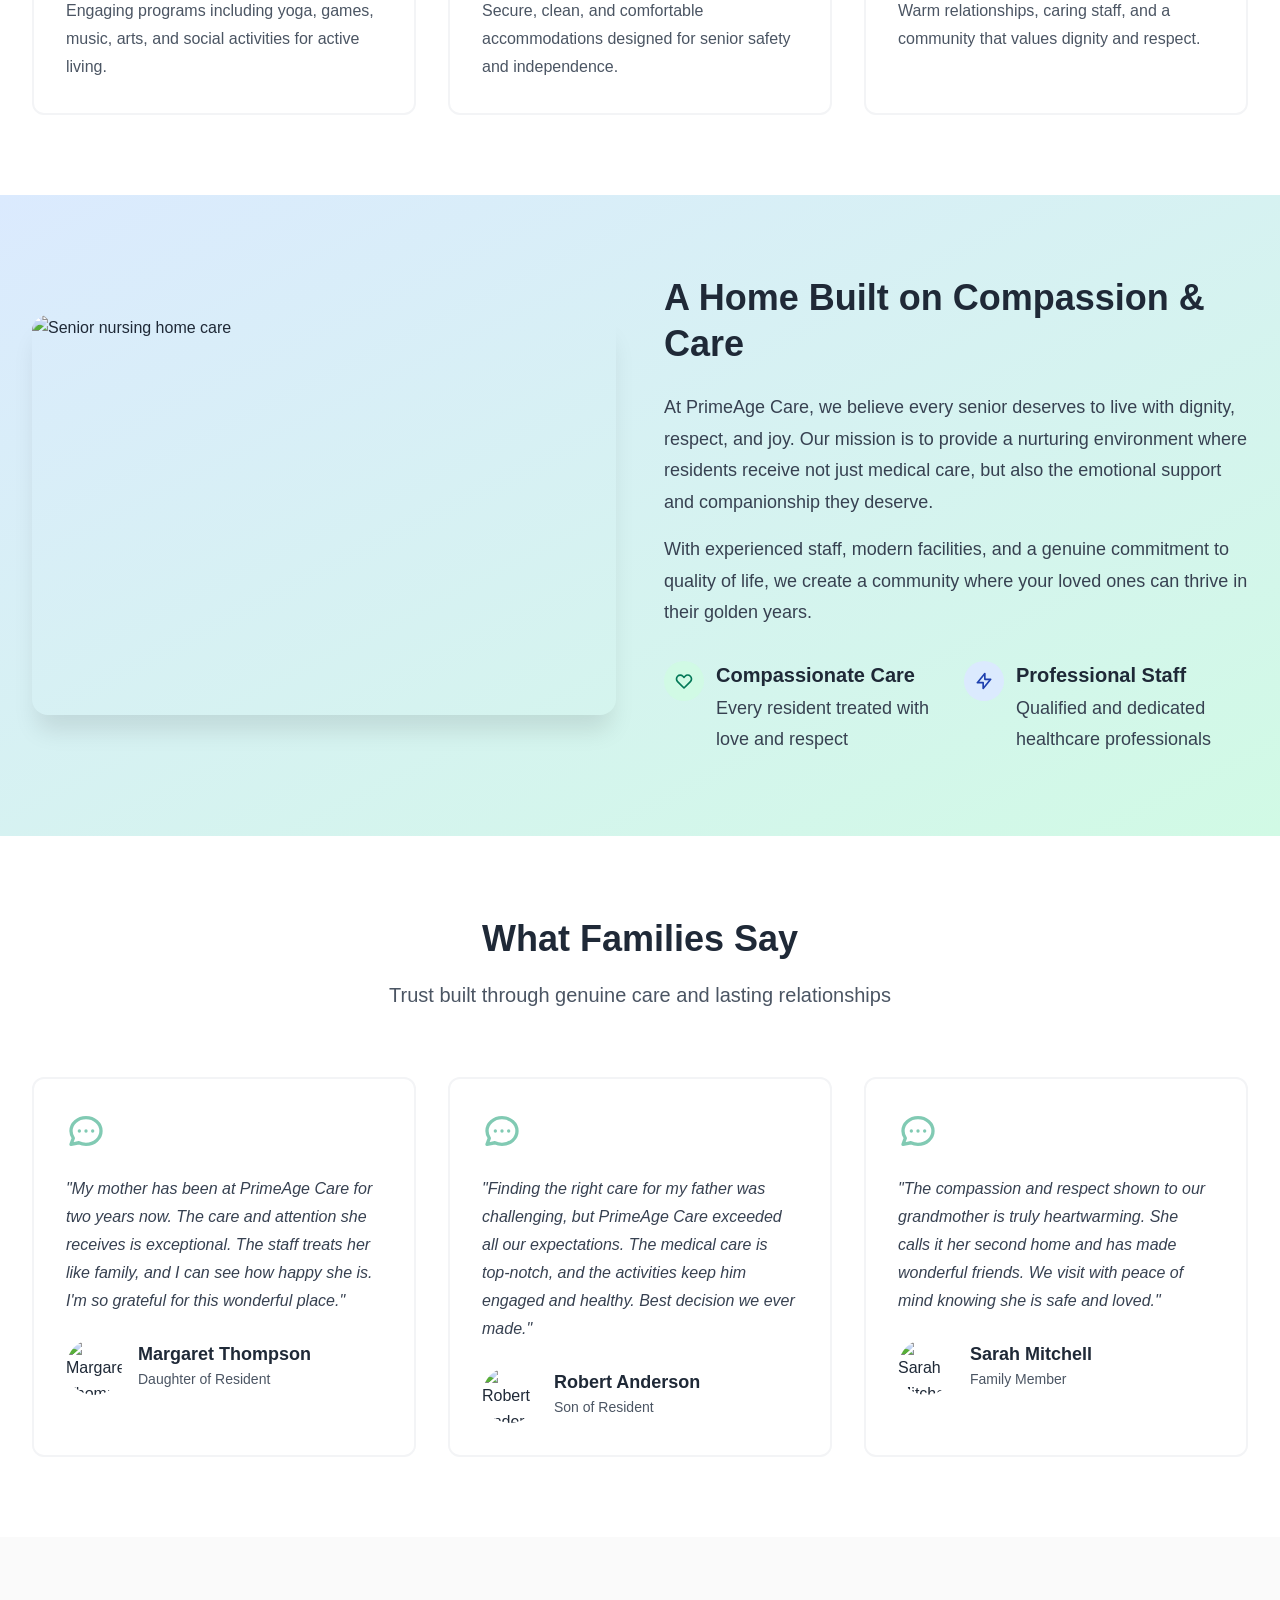
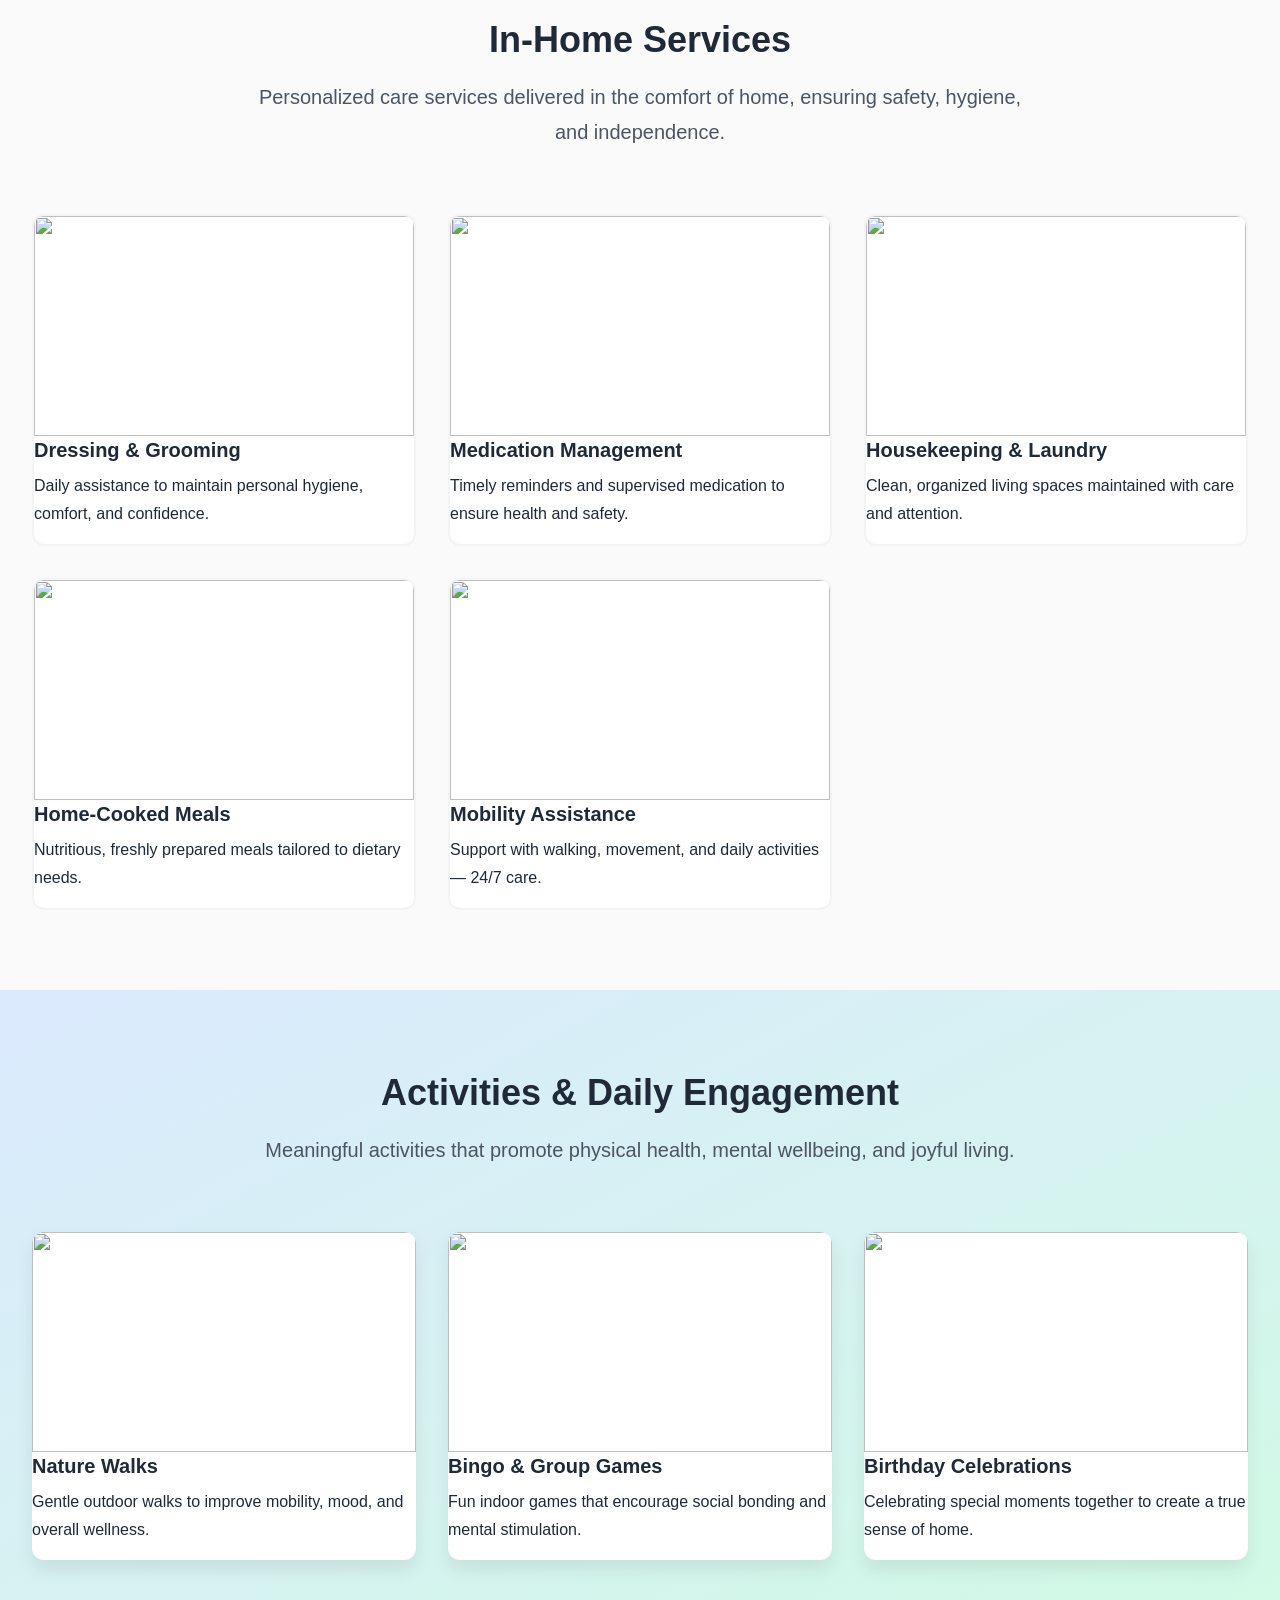
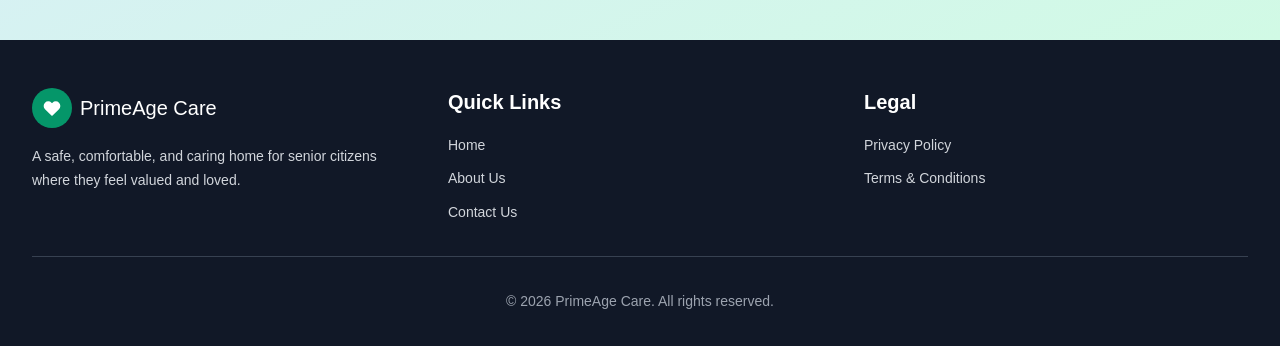
==== commit c4a07043: "Update index.html" ====
--- a/index.html
+++ b/index.html
@@ -3,7 +3,7 @@
 <head>
     <meta charset="UTF-8">
     <meta name="viewport" content="width=device-width, initial-scale=1.0">
-    <title>Old Age Home - Care With Love, Respect & Dignity</title>
+    <title>PrimeAge Care - Care With Love, Respect & Dignity</title>
     <link rel="stylesheet" href="styles.css">
 </head>
 <body>
@@ -17,7 +17,7 @@
                             <path stroke-linecap="round" stroke-linejoin="round" stroke-width="2" d="M4.318 6.318a4.5 4.5 0 000 6.364L12 20.364l7.682-7.682a4.5 4.5 0 00-6.364-6.364L12 7.636l-1.318-1.318a4.5 4.5 0 00-6.364 0z" />
                         </svg>
                     </div>
-                    <span class="logo-text">Old Age Home</span>
+                    <span class="logo-text">PrimeAge Care</span>
                 </a>
 
                 <nav class="nav-desktop">
@@ -60,7 +60,7 @@
                     </div>
                     <div class="hero-image-wrapper">
                         <div class="hero-image">
-                            <img src="https://images.unsplash.com/photo-1765896387454-3c29c0473615?crop=entropy&cs=tinysrgb&fit=max&fm=jpg&ixid=M3w3Nzg4Nzd8MHwxfHNlYXJjaHwxfHxlbGRlcmx5JTIwY2FyZSUyMGNvbXBhbmlvbnNoaXB8ZW58MXx8fHwxNzY4MzgzNTQwfDA&ixlib=rb-4.1.0&q=80&w=1080" alt="Elderly care and companionship">
+                            <img src="https://i.ibb.co/VyK0rTC/old-01.jpg" alt="Elderly care and companionship">
                         </div>
                         <div class="decorative-circle circle-1"></div>
                         <div class="decorative-circle circle-2"></div>
@@ -144,7 +144,7 @@
                     </div>
                     <div class="about-preview-content">
                         <h2>A Home Built on Compassion & Care</h2>
-                        <p>At Old Age Home, we believe every senior deserves to live with dignity, respect, and joy. Our mission is to provide a nurturing environment where residents receive not just medical care, but also the emotional support and companionship they deserve.</p>
+                        <p>At PrimeAge Care, we believe every senior deserves to live with dignity, respect, and joy. Our mission is to provide a nurturing environment where residents receive not just medical care, but also the emotional support and companionship they deserve.</p>
                         <p>With experienced staff, modern facilities, and a genuine commitment to quality of life, we create a community where your loved ones can thrive in their golden years.</p>
                         <div class="features-grid">
                             <div class="feature-item">
@@ -187,7 +187,7 @@
                         <svg class="quote-icon" fill="none" stroke="currentColor" viewBox="0 0 24 24">
                             <path stroke-linecap="round" stroke-linejoin="round" stroke-width="2" d="M8 12h.01M12 12h.01M16 12h.01M21 12c0 4.418-4.03 8-9 8a9.863 9.863 0 01-4.255-.949L3 20l1.395-3.72C3.512 15.042 3 13.574 3 12c0-4.418 4.03-8 9-8s9 3.582 9 8z" />
                         </svg>
-                        <p class="testimonial-text">"My mother has been at Old Age Home for two years now. The care and attention she receives is exceptional. The staff treats her like family, and I can see how happy she is. I'm so grateful for this wonderful place."</p>
+                        <p class="testimonial-text">"My mother has been at PrimeAge Care for two years now. The care and attention she receives is exceptional. The staff treats her like family, and I can see how happy she is. I'm so grateful for this wonderful place."</p>
                         <div class="testimonial-author">
                             <img src="https://images.unsplash.com/photo-1438761681033-6461ffad8d80?w=150&h=150&fit=crop" alt="Margaret Thompson">
                             <div>
@@ -200,7 +200,7 @@
                         <svg class="quote-icon" fill="none" stroke="currentColor" viewBox="0 0 24 24">
                             <path stroke-linecap="round" stroke-linejoin="round" stroke-width="2" d="M8 12h.01M12 12h.01M16 12h.01M21 12c0 4.418-4.03 8-9 8a9.863 9.863 0 01-4.255-.949L3 20l1.395-3.72C3.512 15.042 3 13.574 3 12c0-4.418 4.03-8 9-8s9 3.582 9 8z" />
                         </svg>
-                        <p class="testimonial-text">"Finding the right care for my father was challenging, but Old Age Home exceeded all our expectations. The medical care is top-notch, and the activities keep him engaged and healthy. Best decision we ever made."</p>
+                        <p class="testimonial-text">"Finding the right care for my father was challenging, but PrimeAge Care exceeded all our expectations. The medical care is top-notch, and the activities keep him engaged and healthy. Best decision we ever made."</p>
                         <div class="testimonial-author">
                             <img src="https://images.unsplash.com/photo-1500648767791-00dcc994a43e?w=150&h=150&fit=crop" alt="Robert Anderson">
                             <div>
@@ -282,19 +282,19 @@
 
             <div class="activities-grid">
               <div class="activity-card">
-                <img src="https://images.unsplash.com/photo-1544027993-37dbfe43562a">
+                <img src="https://i.ibb.co/4wTk92T4/old-04.jpg">
                 <h3>Nature Walks</h3>
                 <p>Gentle outdoor walks to improve mobility, mood, and overall wellness.</p>
               </div>
 
               <div class="activity-card">
-                <img src="https://images.unsplash.com/photo-1600880292203-757bb62b4baf">
+                <img src="https://i.ibb.co/JRKs1FJ7/old-05.jpg">
                 <h3>Bingo & Group Games</h3>
                 <p>Fun indoor games that encourage social bonding and mental stimulation.</p>
               </div>
 
               <div class="activity-card">
-                <img src="https://images.unsplash.com/photo-1511988617509-a57c8a288659">
+                <img src="https://i.ibb.co/pvZftVzX/old-03.jpg">
                 <h3>Birthday Celebrations</h3>
                 <p>Celebrating special moments together to create a true sense of home.</p>
               </div>
@@ -315,7 +315,7 @@
                                 <path stroke-linecap="round" stroke-linejoin="round" stroke-width="2" d="M4.318 6.318a4.5 4.5 0 000 6.364L12 20.364l7.682-7.682a4.5 4.5 0 00-6.364-6.364L12 7.636l-1.318-1.318a4.5 4.5 0 00-6.364 0z" />
                             </svg>
                         </div>
-                        <span>Old Age Home</span>
+                        <span>PrimeAge Care</span>
                     </div>
                     <p class="footer-desc">A safe, comfortable, and caring home for senior citizens where they feel valued and loved.</p>
                 </div>
@@ -336,7 +336,7 @@
                 </div>
             </div>
             <div class="footer-bottom">
-                <p>&copy; 2026 Old Age Home. All rights reserved.</p>
+                <p>&copy; 2026 PrimeAge Care. All rights reserved.</p>
             </div>
         </div>
     </footer>
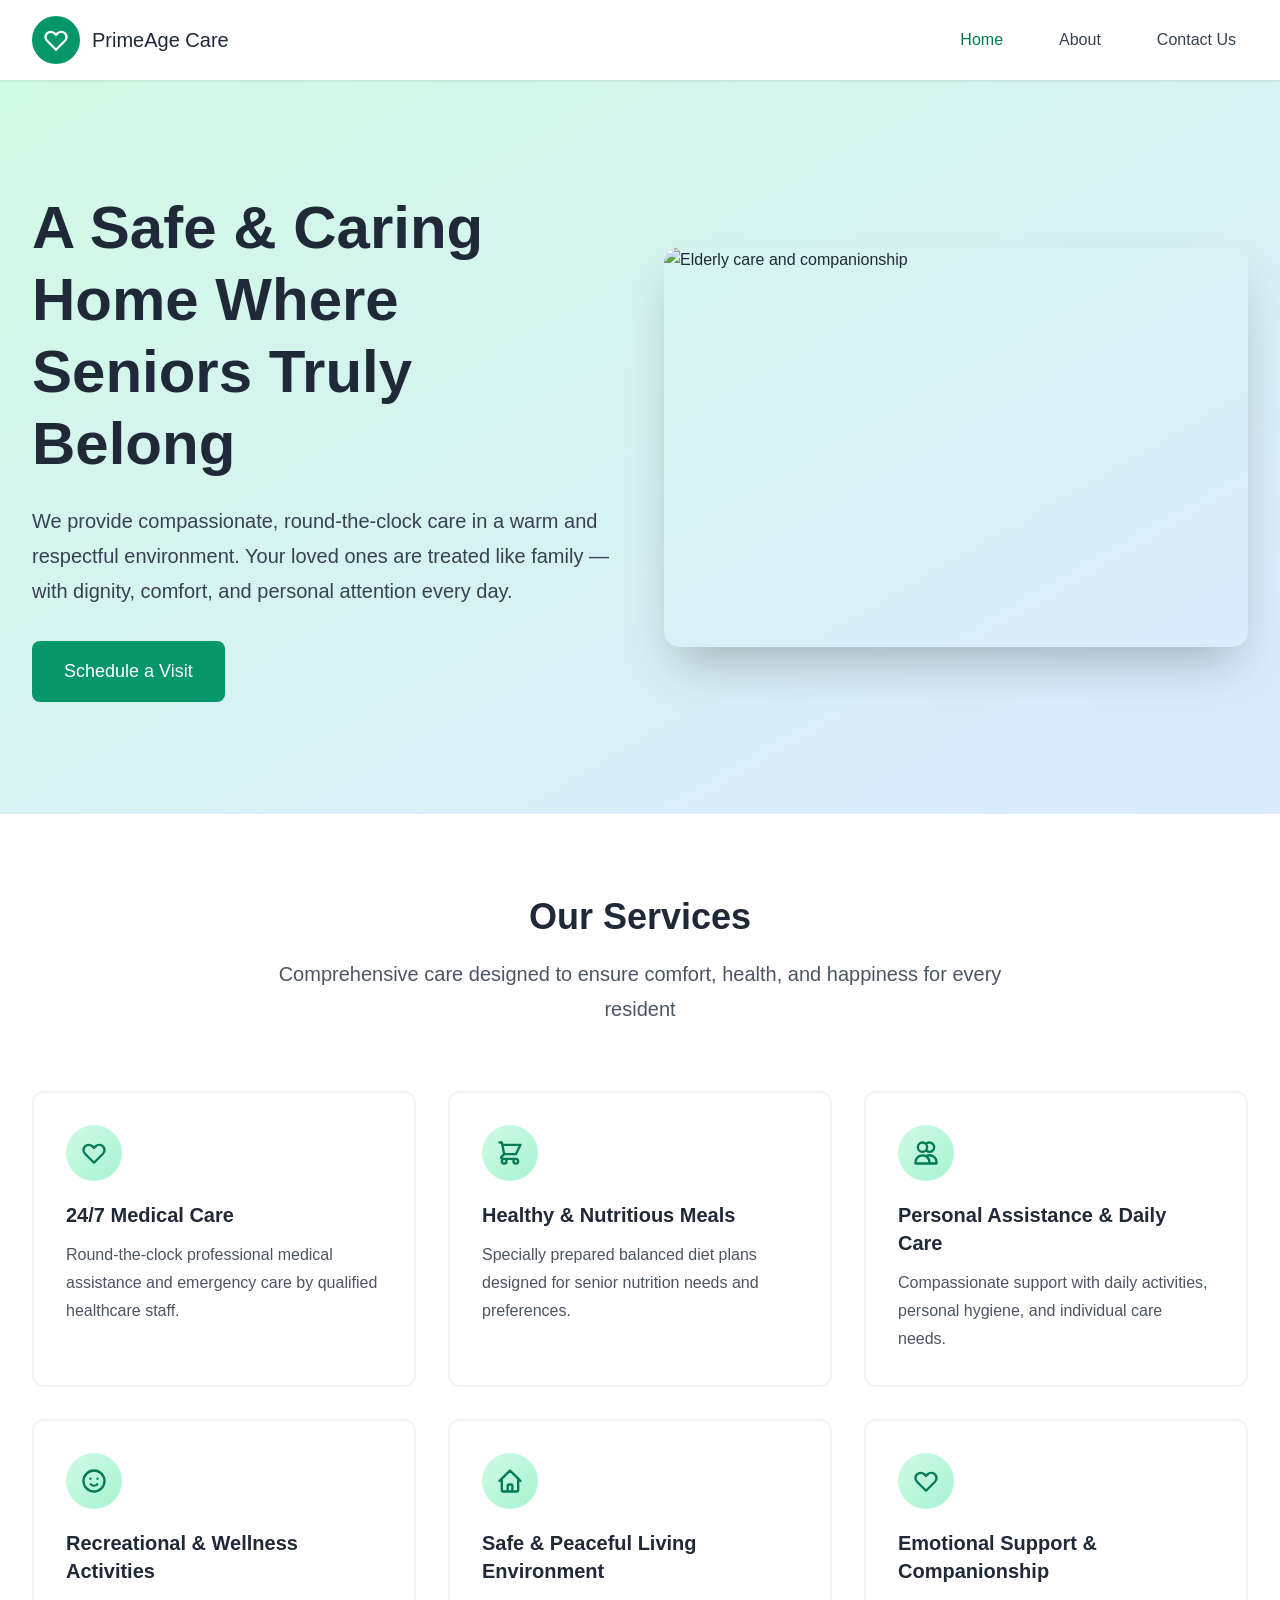
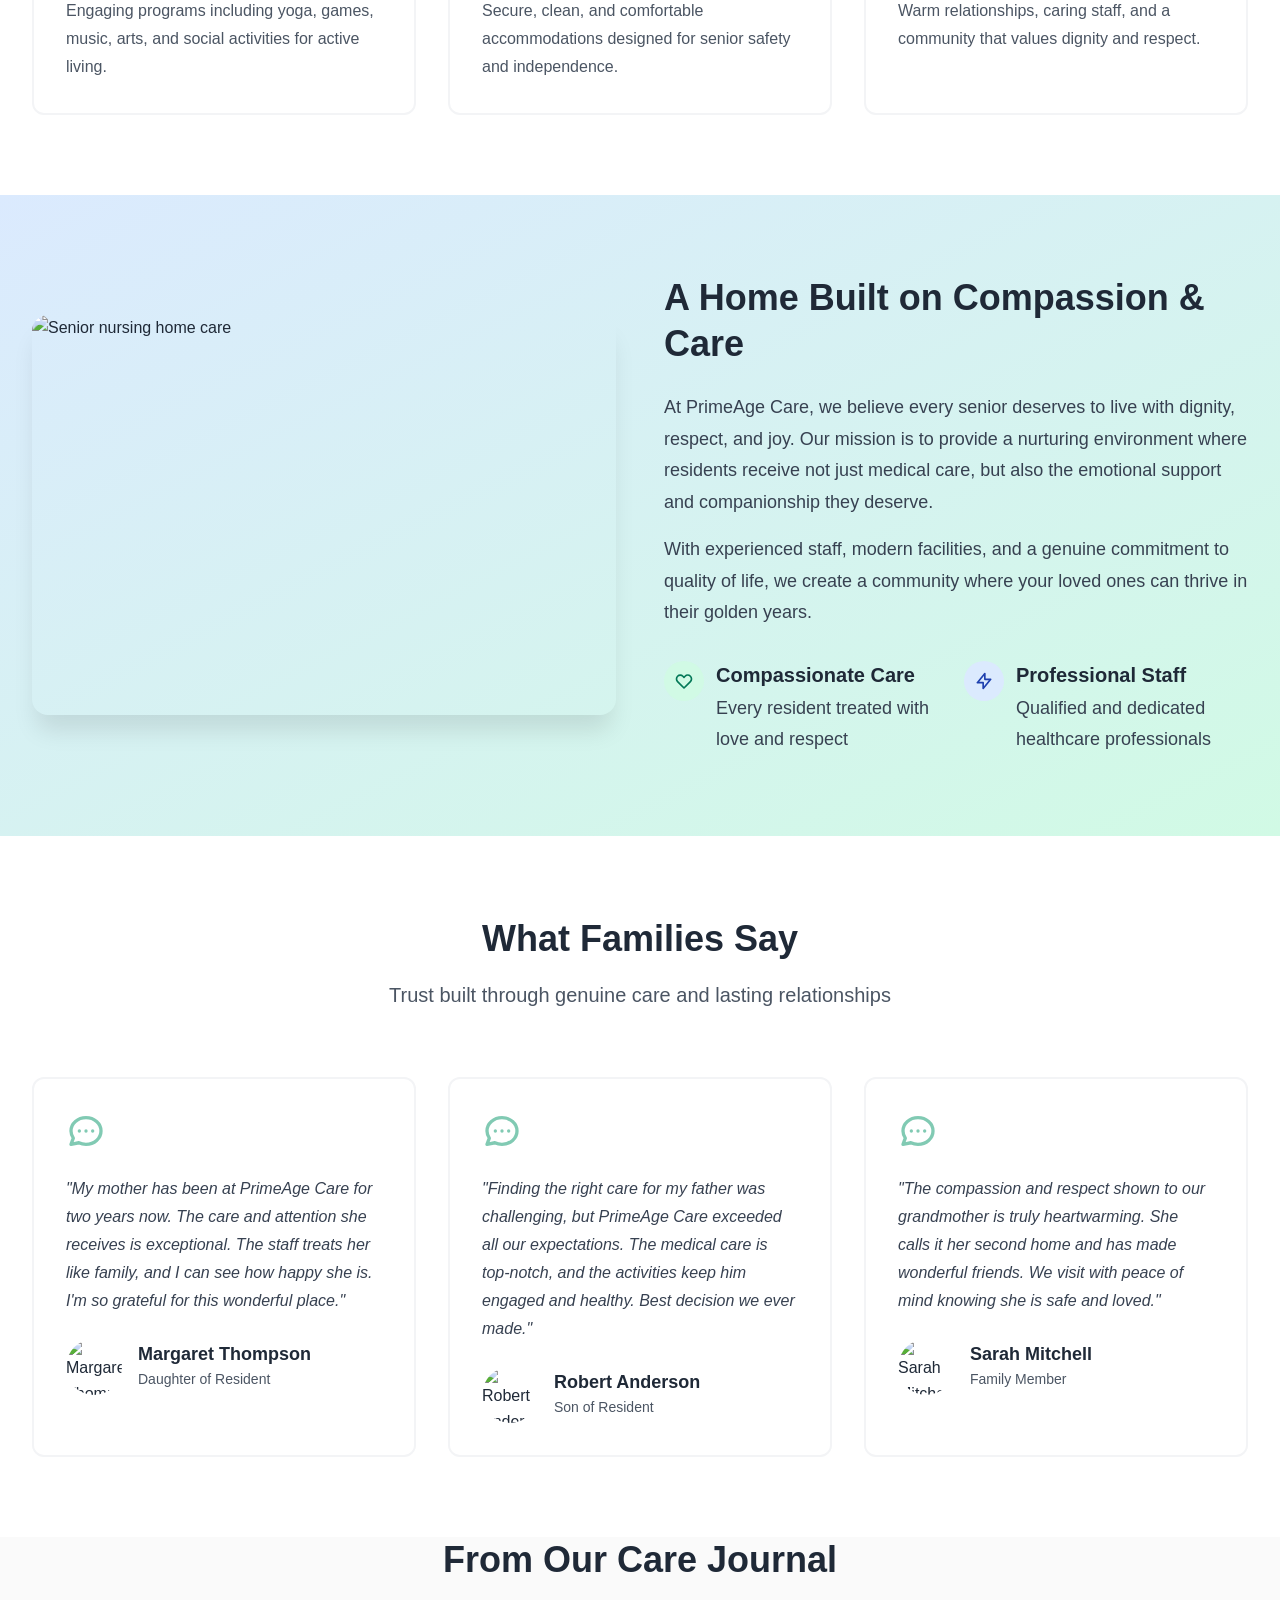
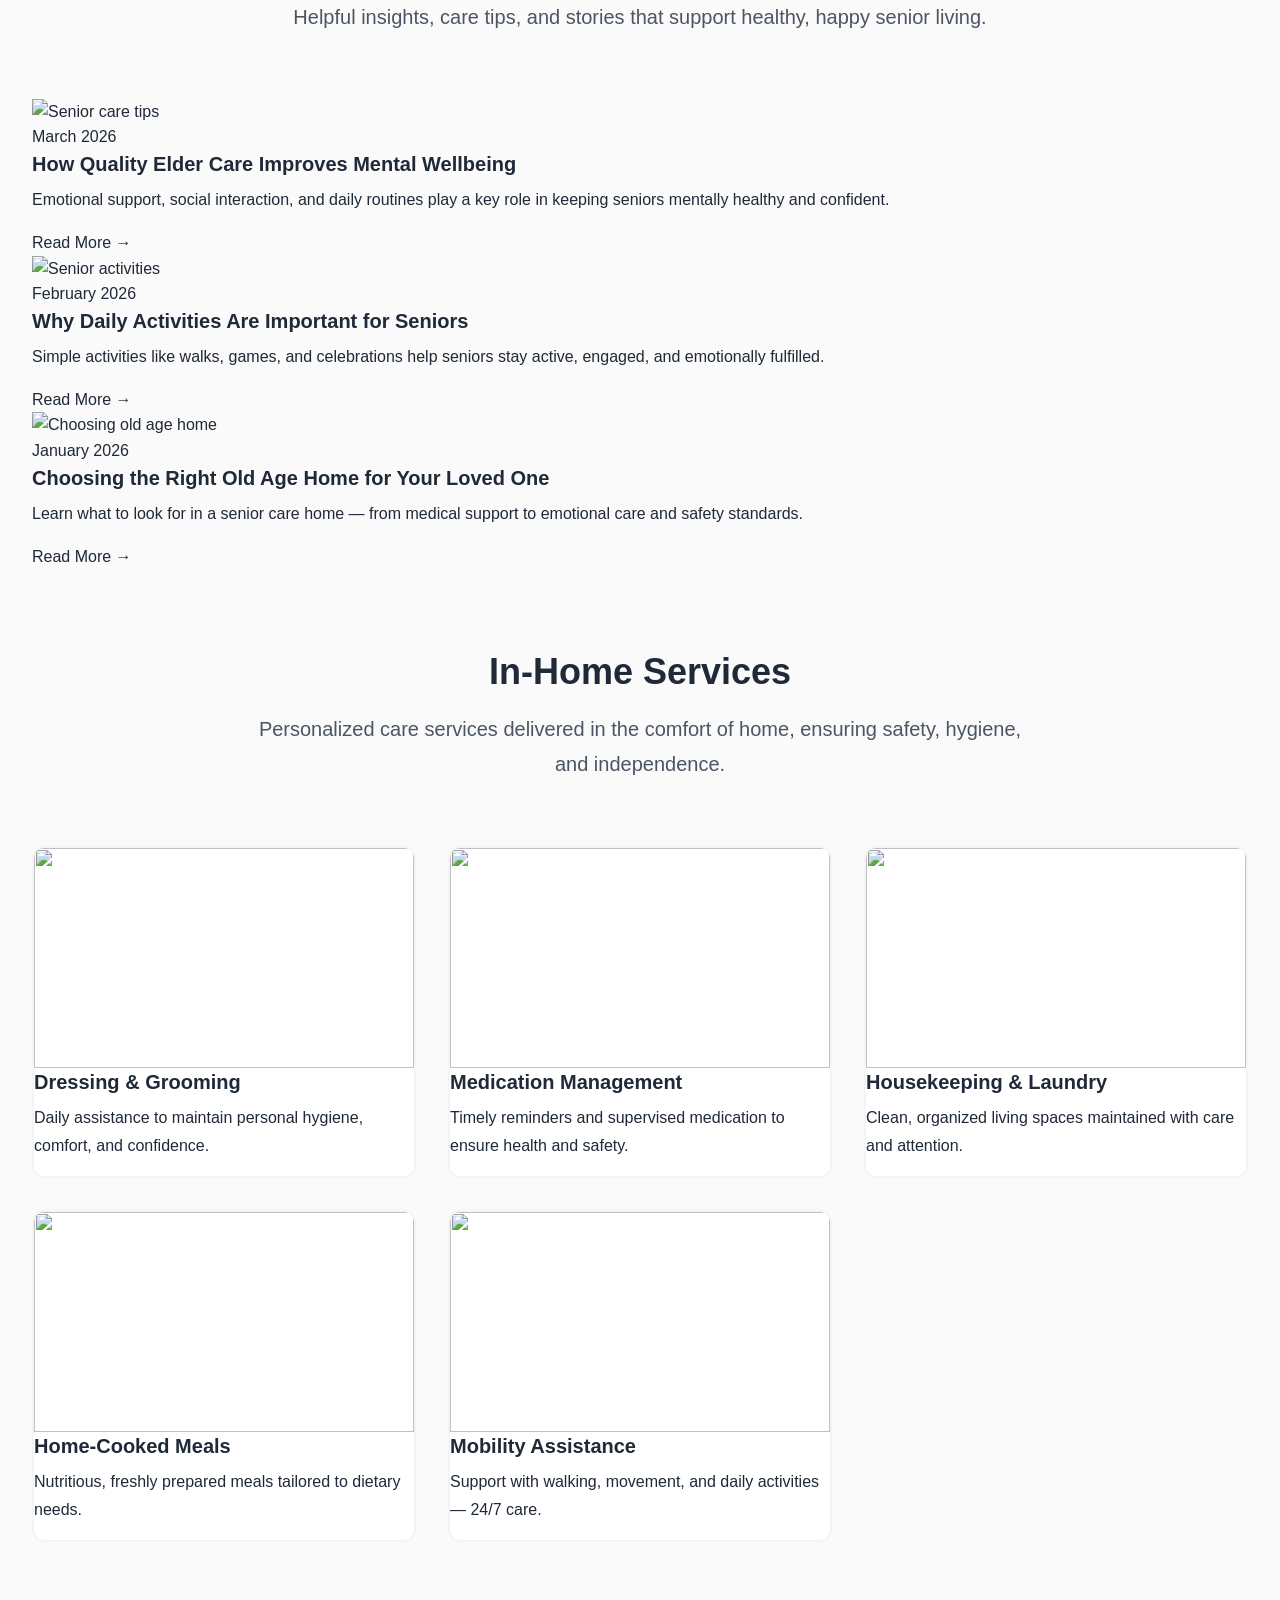
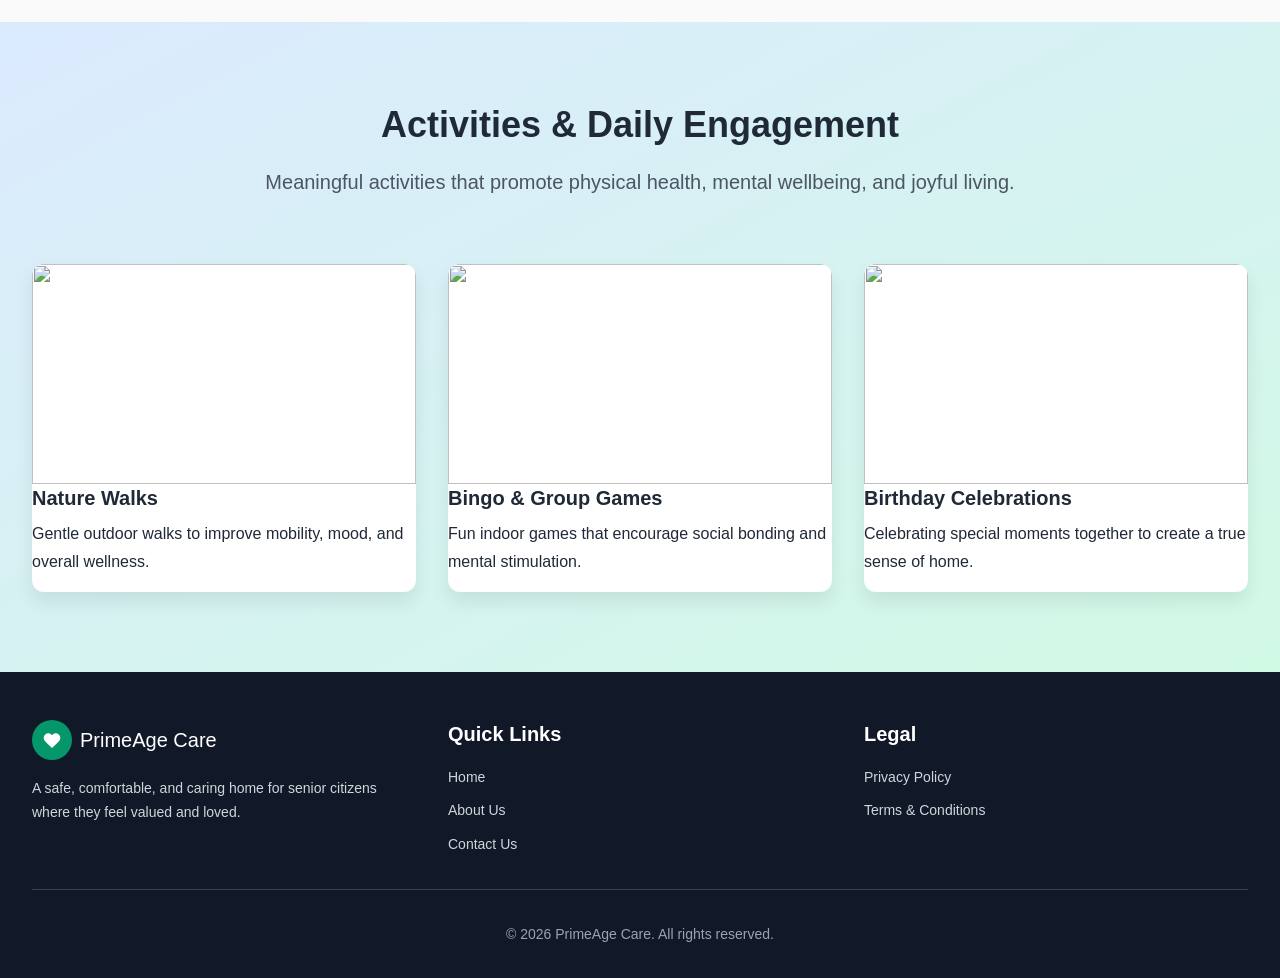
==== commit 89952558: "Update index.html" ====
--- a/index.html
+++ b/index.html
@@ -225,7 +225,63 @@
                 </div>
             </div>
         </section>
-    
+
+        <!-- Blog Section -->
+<section class="blog-section">
+  <div class="container">
+    <div class="section-header">
+      <h2>From Our Care Journal</h2>
+      <p class="section-subtitle">
+        Helpful insights, care tips, and stories that support healthy, happy senior living.
+      </p>
+    </div>
+
+    <div class="blog-grid">
+      <!-- Blog 1 -->
+      <article class="blog-card">
+        <img src="https://images.unsplash.com/photo-1544027993-37dbfe43562a" alt="Senior care tips">
+        <div class="blog-content">
+          <span class="blog-date">March 2026</span>
+          <h3>How Quality Elder Care Improves Mental Wellbeing</h3>
+          <p>
+            Emotional support, social interaction, and daily routines play a key role
+            in keeping seniors mentally healthy and confident.
+          </p>
+          <a href="#" class="blog-link">Read More →</a>
+        </div>
+      </article>
+
+      <!-- Blog 2 -->
+      <article class="blog-card">
+        <img src="https://images.unsplash.com/photo-1511988617509-a57c8a288659" alt="Senior activities">
+        <div class="blog-content">
+          <span class="blog-date">February 2026</span>
+          <h3>Why Daily Activities Are Important for Seniors</h3>
+          <p>
+            Simple activities like walks, games, and celebrations help seniors stay
+            active, engaged, and emotionally fulfilled.
+          </p>
+          <a href="#" class="blog-link">Read More →</a>
+        </div>
+      </article>
+
+      <!-- Blog 3 -->
+      <article class="blog-card">
+        <img src="https://images.unsplash.com/photo-1600880292203-757bb62b4baf" alt="Choosing old age home">
+        <div class="blog-content">
+          <span class="blog-date">January 2026</span>
+          <h3>Choosing the Right Old Age Home for Your Loved One</h3>
+          <p>
+            Learn what to look for in a senior care home — from medical support
+            to emotional care and safety standards.
+          </p>
+          <a href="#" class="blog-link">Read More →</a>
+        </div>
+      </article>
+    </div>
+  </div>
+</section>
+
         <!-- In-Home Services -->
         <section class="in-home-services">
           <div class="container">
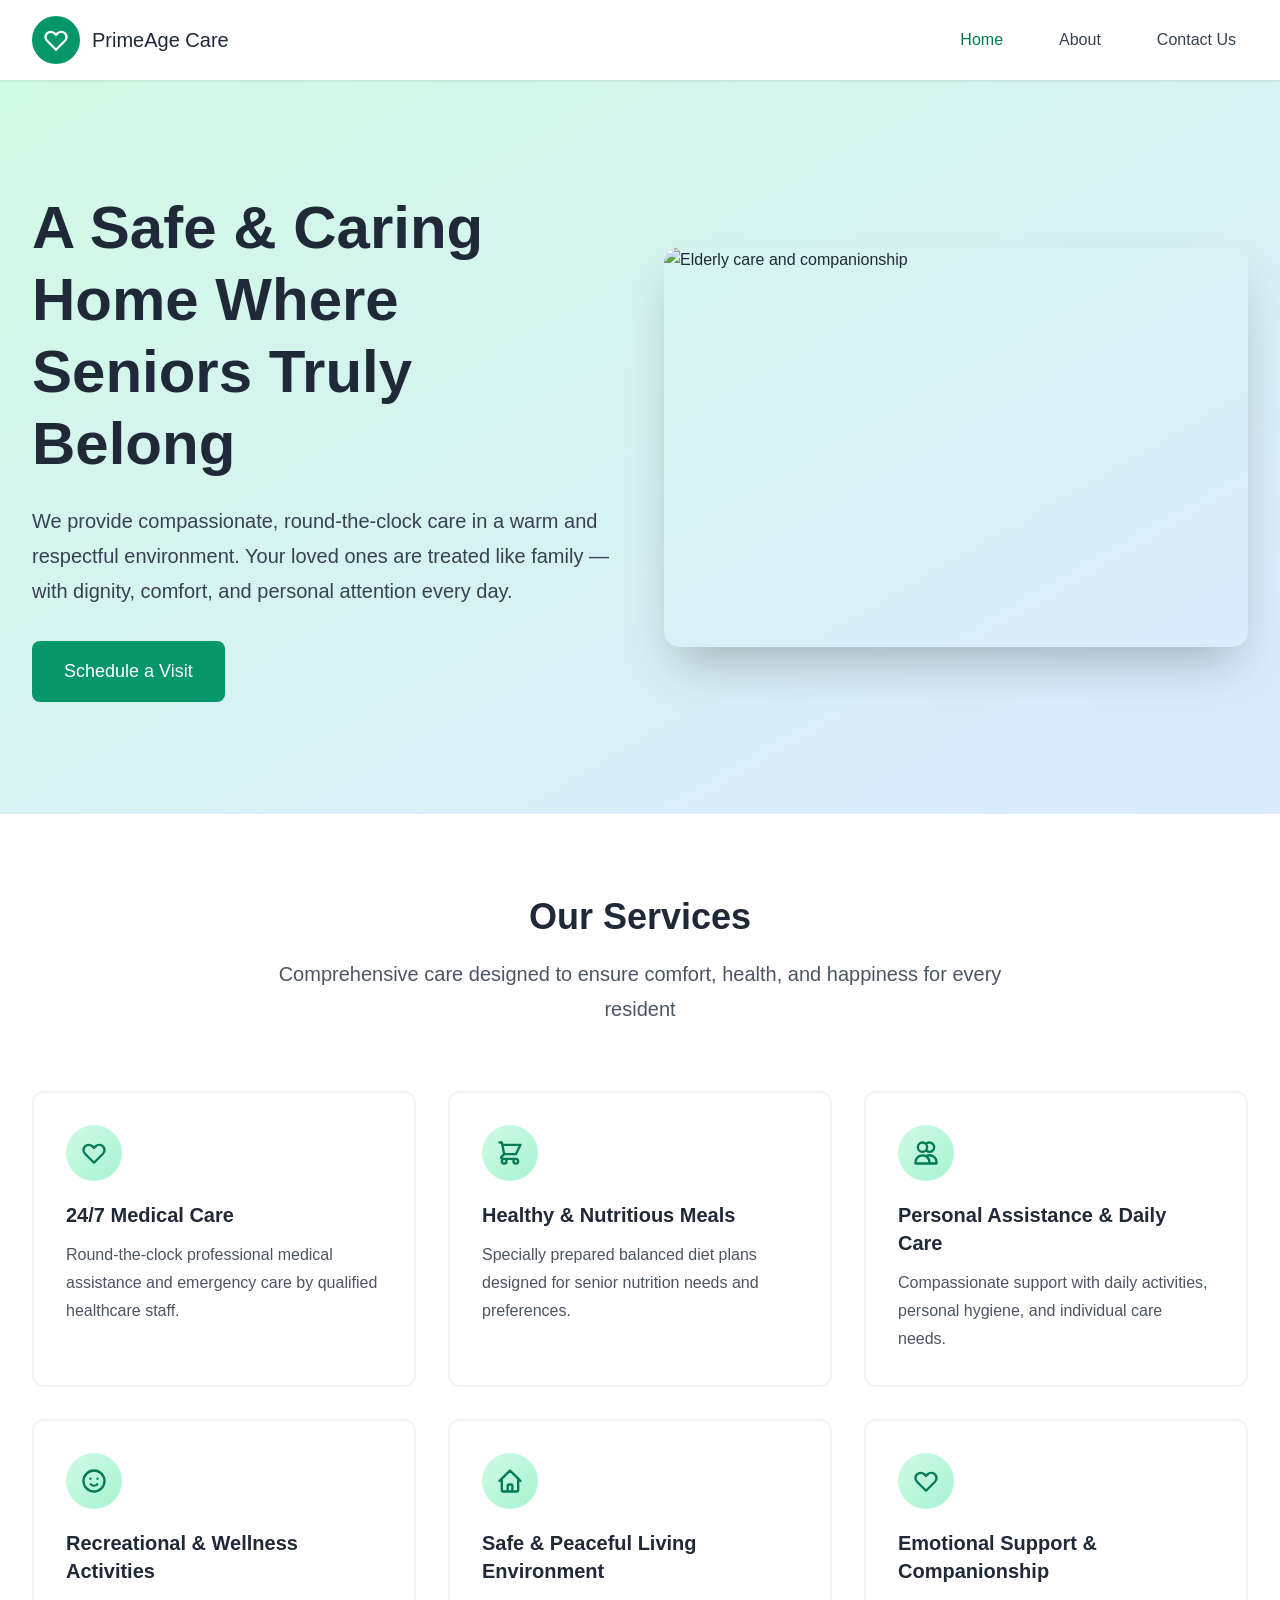
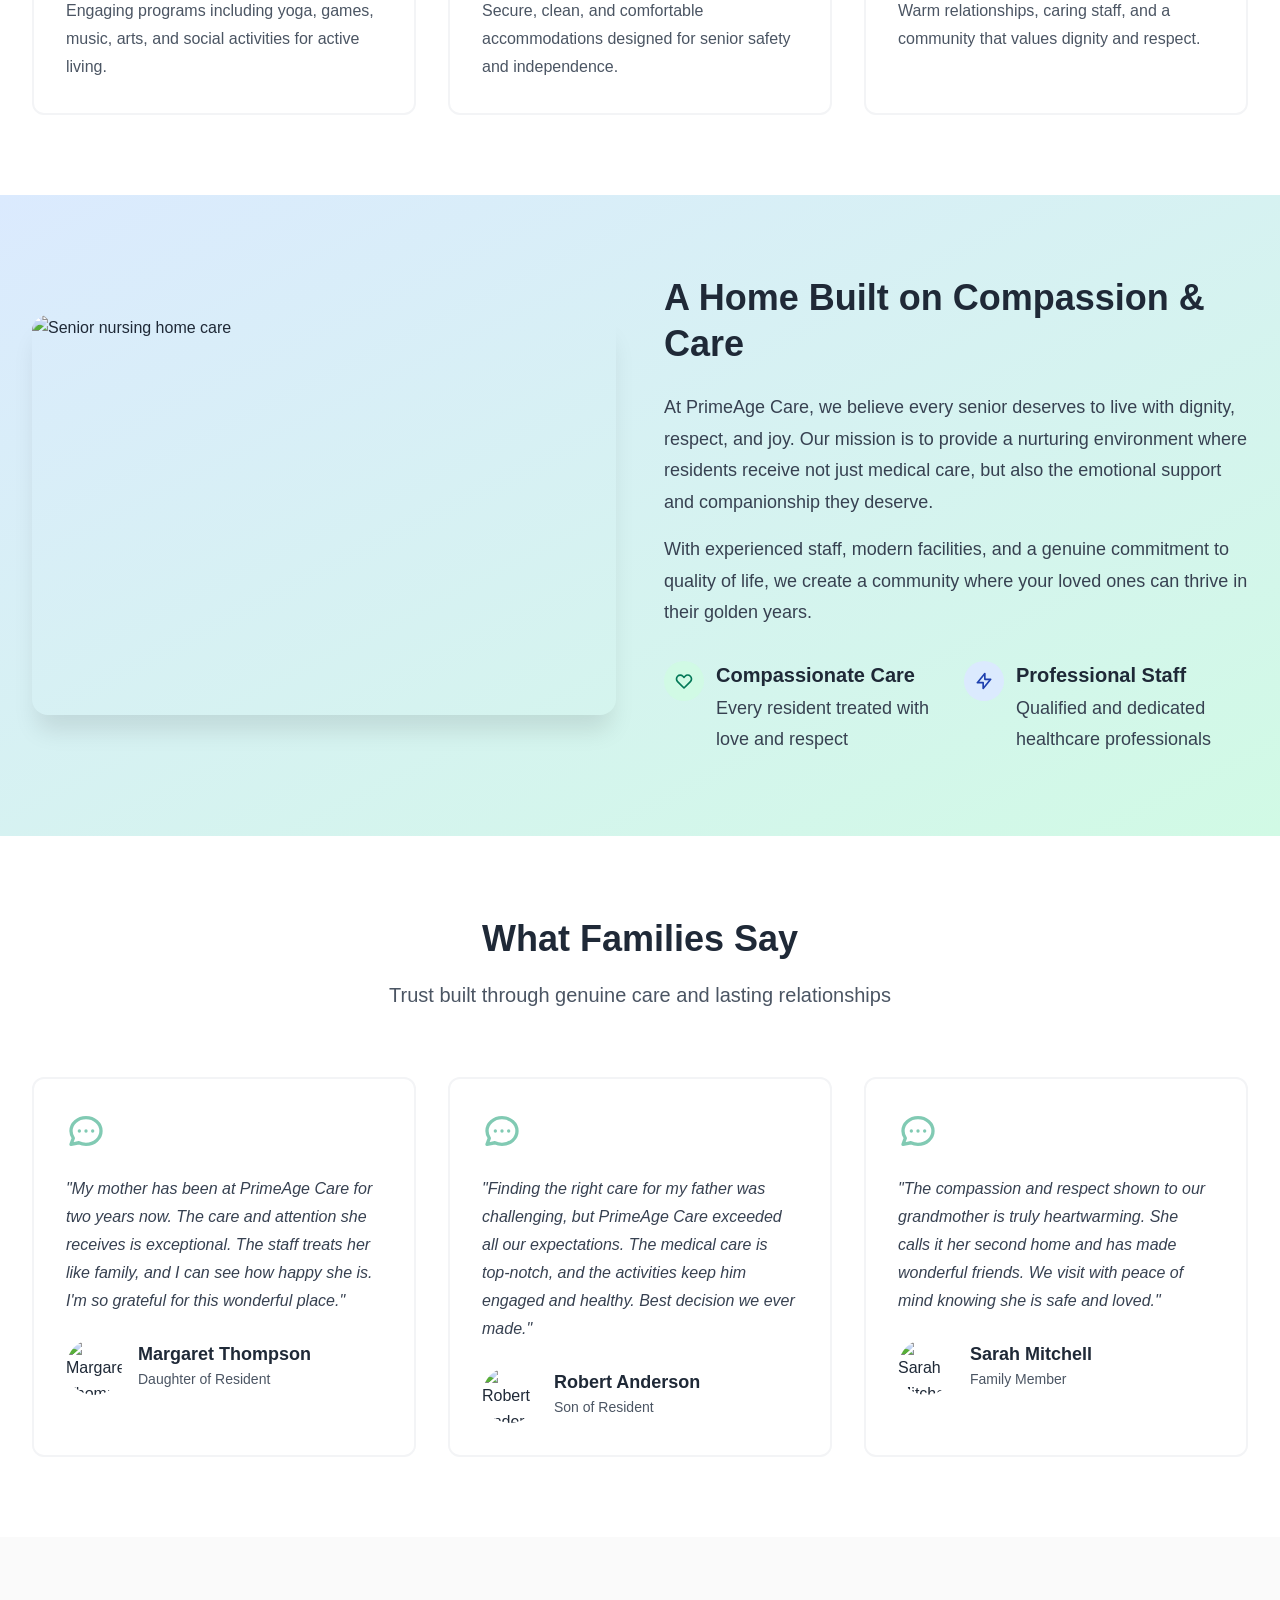
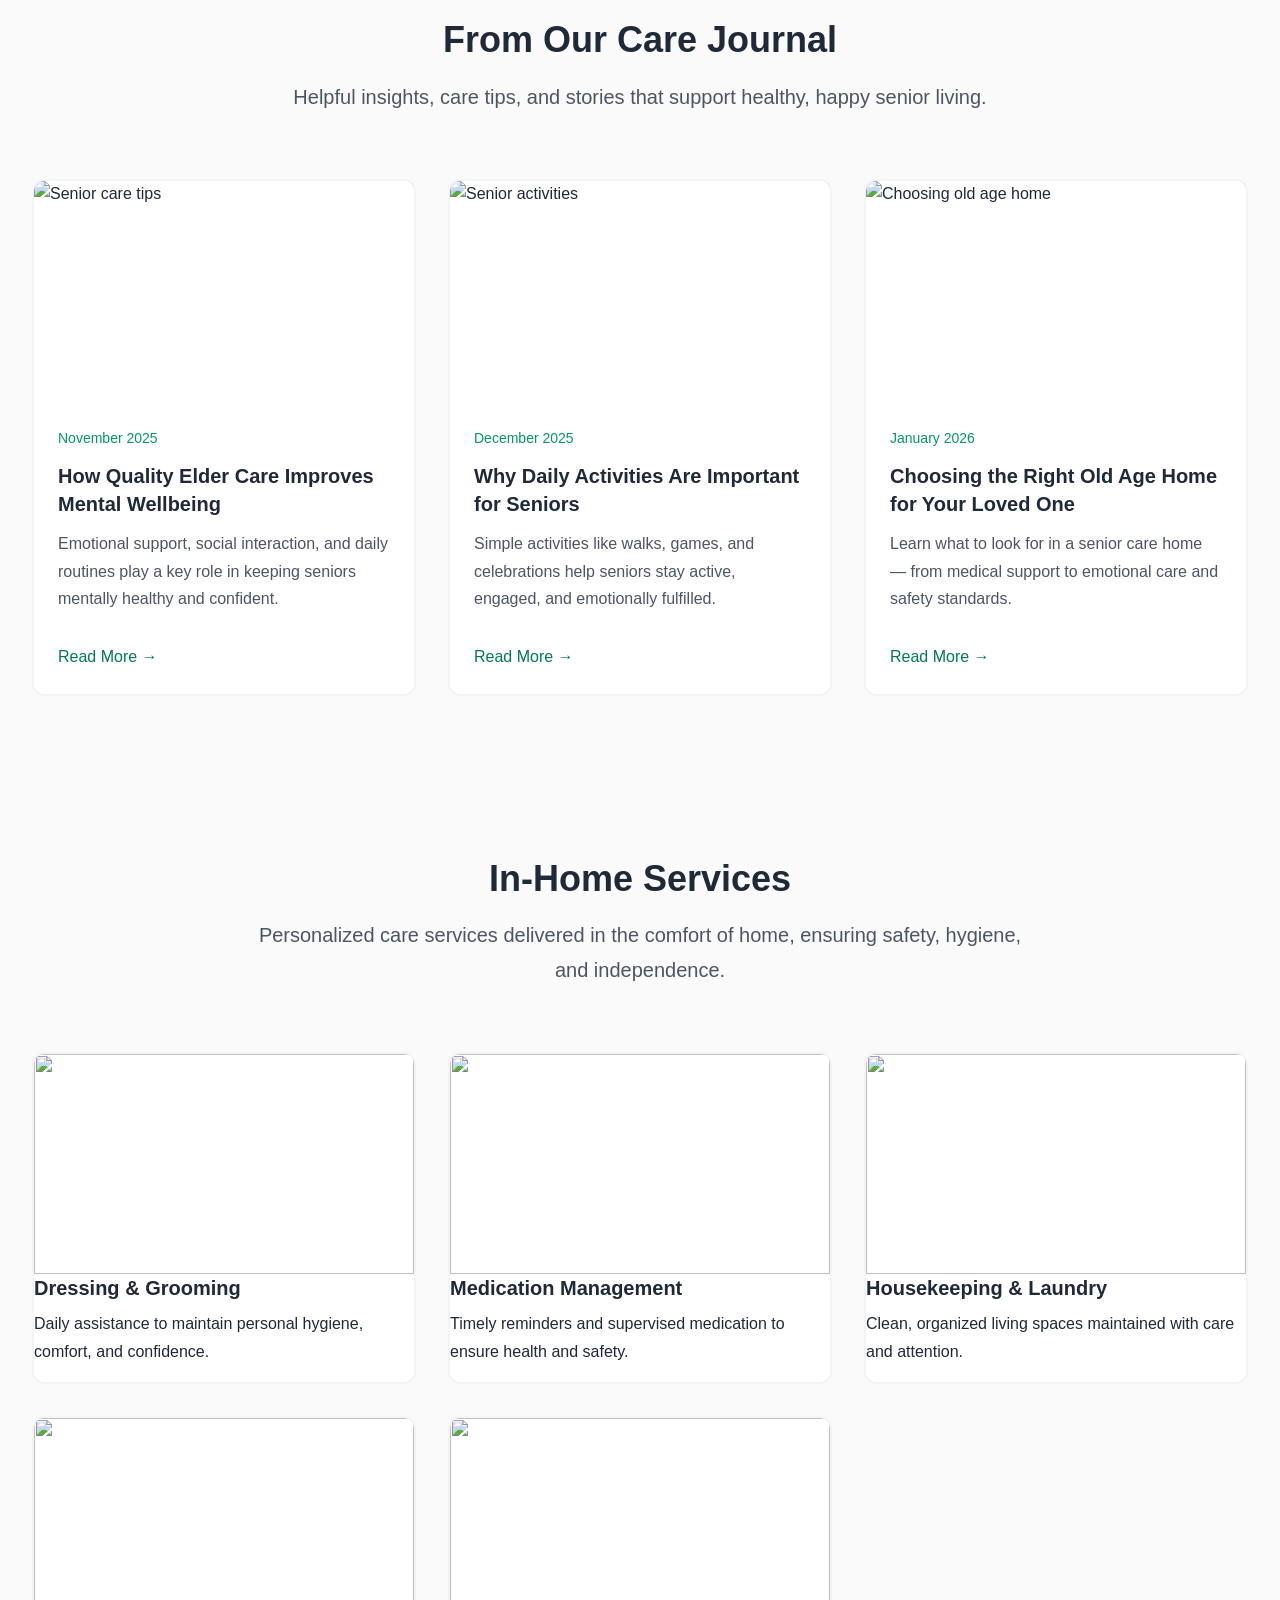
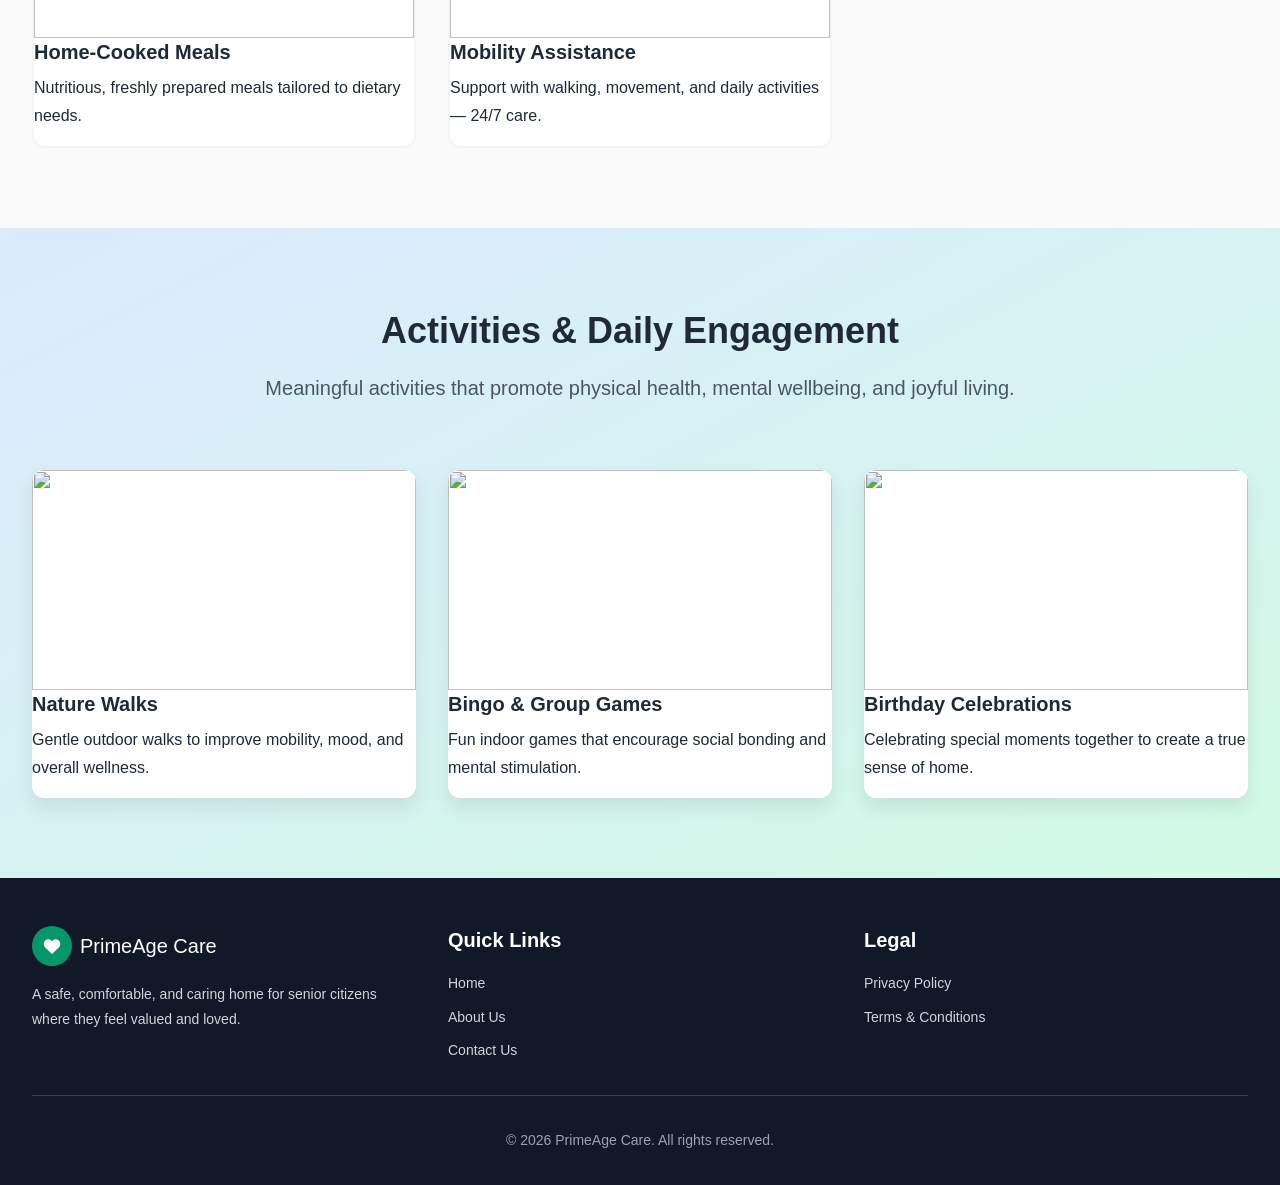
==== commit b0908fdd: "Update index.html" ====
--- a/index.html
+++ b/index.html
@@ -241,13 +241,13 @@
       <article class="blog-card">
         <img src="https://images.unsplash.com/photo-1544027993-37dbfe43562a" alt="Senior care tips">
         <div class="blog-content">
-          <span class="blog-date">March 2026</span>
+          <span class="blog-date">November 2025</span>
           <h3>How Quality Elder Care Improves Mental Wellbeing</h3>
           <p>
             Emotional support, social interaction, and daily routines play a key role
             in keeping seniors mentally healthy and confident.
           </p>
-          <a href="#" class="blog-link">Read More →</a>
+          <a href="blog.html" class="blog-link">Read More →</a>
         </div>
       </article>
 
@@ -255,13 +255,13 @@
       <article class="blog-card">
         <img src="https://images.unsplash.com/photo-1511988617509-a57c8a288659" alt="Senior activities">
         <div class="blog-content">
-          <span class="blog-date">February 2026</span>
+          <span class="blog-date">December 2025</span>
           <h3>Why Daily Activities Are Important for Seniors</h3>
           <p>
             Simple activities like walks, games, and celebrations help seniors stay
             active, engaged, and emotionally fulfilled.
           </p>
-          <a href="#" class="blog-link">Read More →</a>
+          <a href="blog.html" class="blog-link">Read More →</a>
         </div>
       </article>
 
@@ -275,7 +275,7 @@
             Learn what to look for in a senior care home — from medical support
             to emotional care and safety standards.
           </p>
-          <a href="#" class="blog-link">Read More →</a>
+          <a href="blog.html" class="blog-link">Read More →</a>
         </div>
       </article>
     </div>
--- a/styles.css
+++ b/styles.css
@@ -1302,3 +1302,74 @@
 .activity-card{background:#fff;border-radius:.75rem;overflow:hidden;box-shadow:0 10px 18px rgba(0,0,0,.08)}
 .activity-card img{width:100%;height:220px;object-fit:cover}
 @media(min-width:768px){.home-services-grid,.activities-grid{grid-template-columns:repeat(3,1fr)}}
+
+/* Blog Section */
+.blog-section {
+  padding: 5rem 0;
+  background-color: #fafafa;
+}
+
+.blog-grid {
+  display: grid;
+  grid-template-columns: 1fr;
+  gap: 2rem;
+}
+
+.blog-card {
+  background: #ffffff;
+  border-radius: 0.75rem;
+  overflow: hidden;
+  border: 2px solid #f3f4f6;
+  transition: all 0.3s ease;
+}
+
+.blog-card:hover {
+  transform: translateY(-6px);
+  box-shadow: 0 14px 24px rgba(0, 0, 0, 0.08);
+}
+
+.blog-card img {
+  width: 100%;
+  height: 220px;
+  object-fit: cover;
+}
+
+.blog-content {
+  padding: 1.5rem;
+}
+
+.blog-date {
+  font-size: 0.875rem;
+  color: #059669;
+  font-weight: 500;
+}
+
+.blog-card h3 {
+  margin: 0.75rem 0;
+  color: #1f2937;
+}
+
+.blog-card p {
+  color: #4b5563;
+  line-height: 1.7;
+}
+
+.blog-link {
+  display: inline-block;
+  margin-top: 1rem;
+  color: #047857;
+  font-weight: 500;
+  transition: color 0.3s;
+}
+
+.blog-link:hover {
+  color: #065f46;
+  text-decoration: underline;
+}
+
+@media (min-width: 768px) {
+  .blog-grid {
+    grid-template-columns: repeat(3, 1fr);
+  }
+}
+
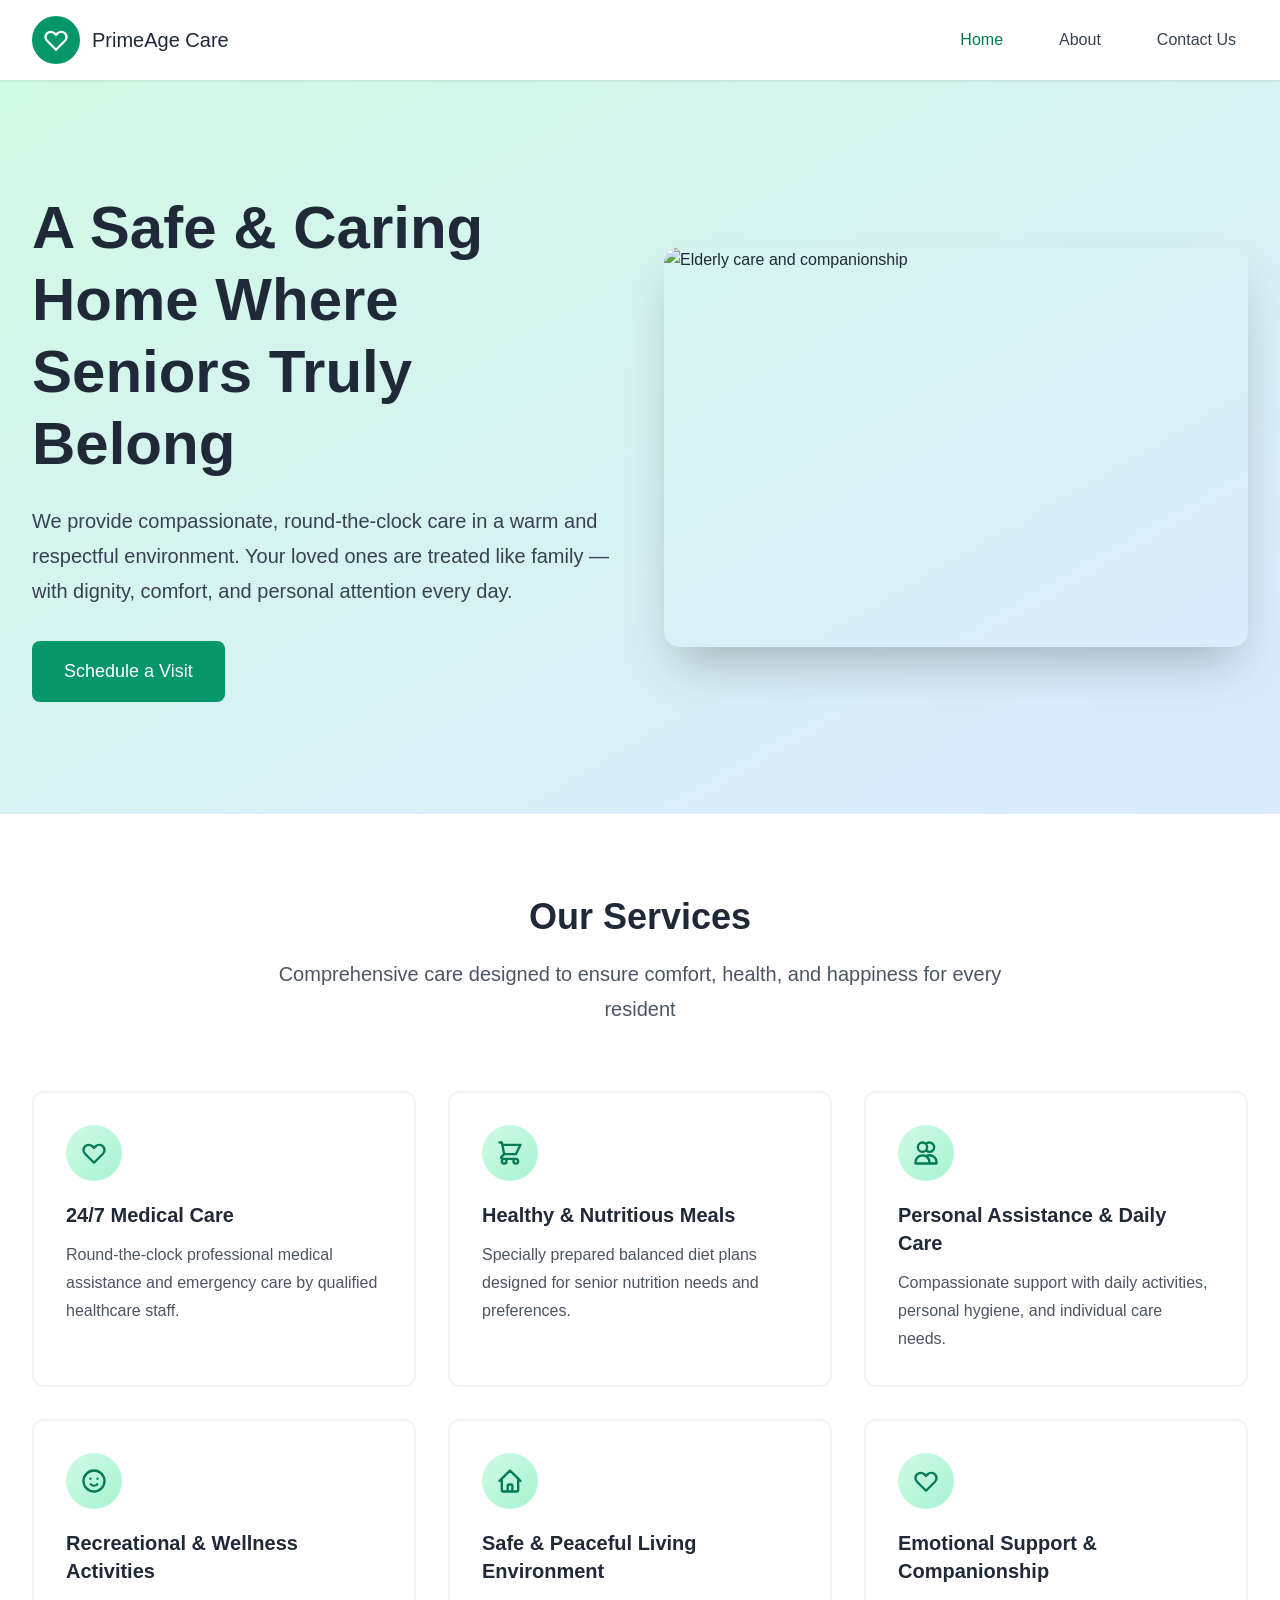
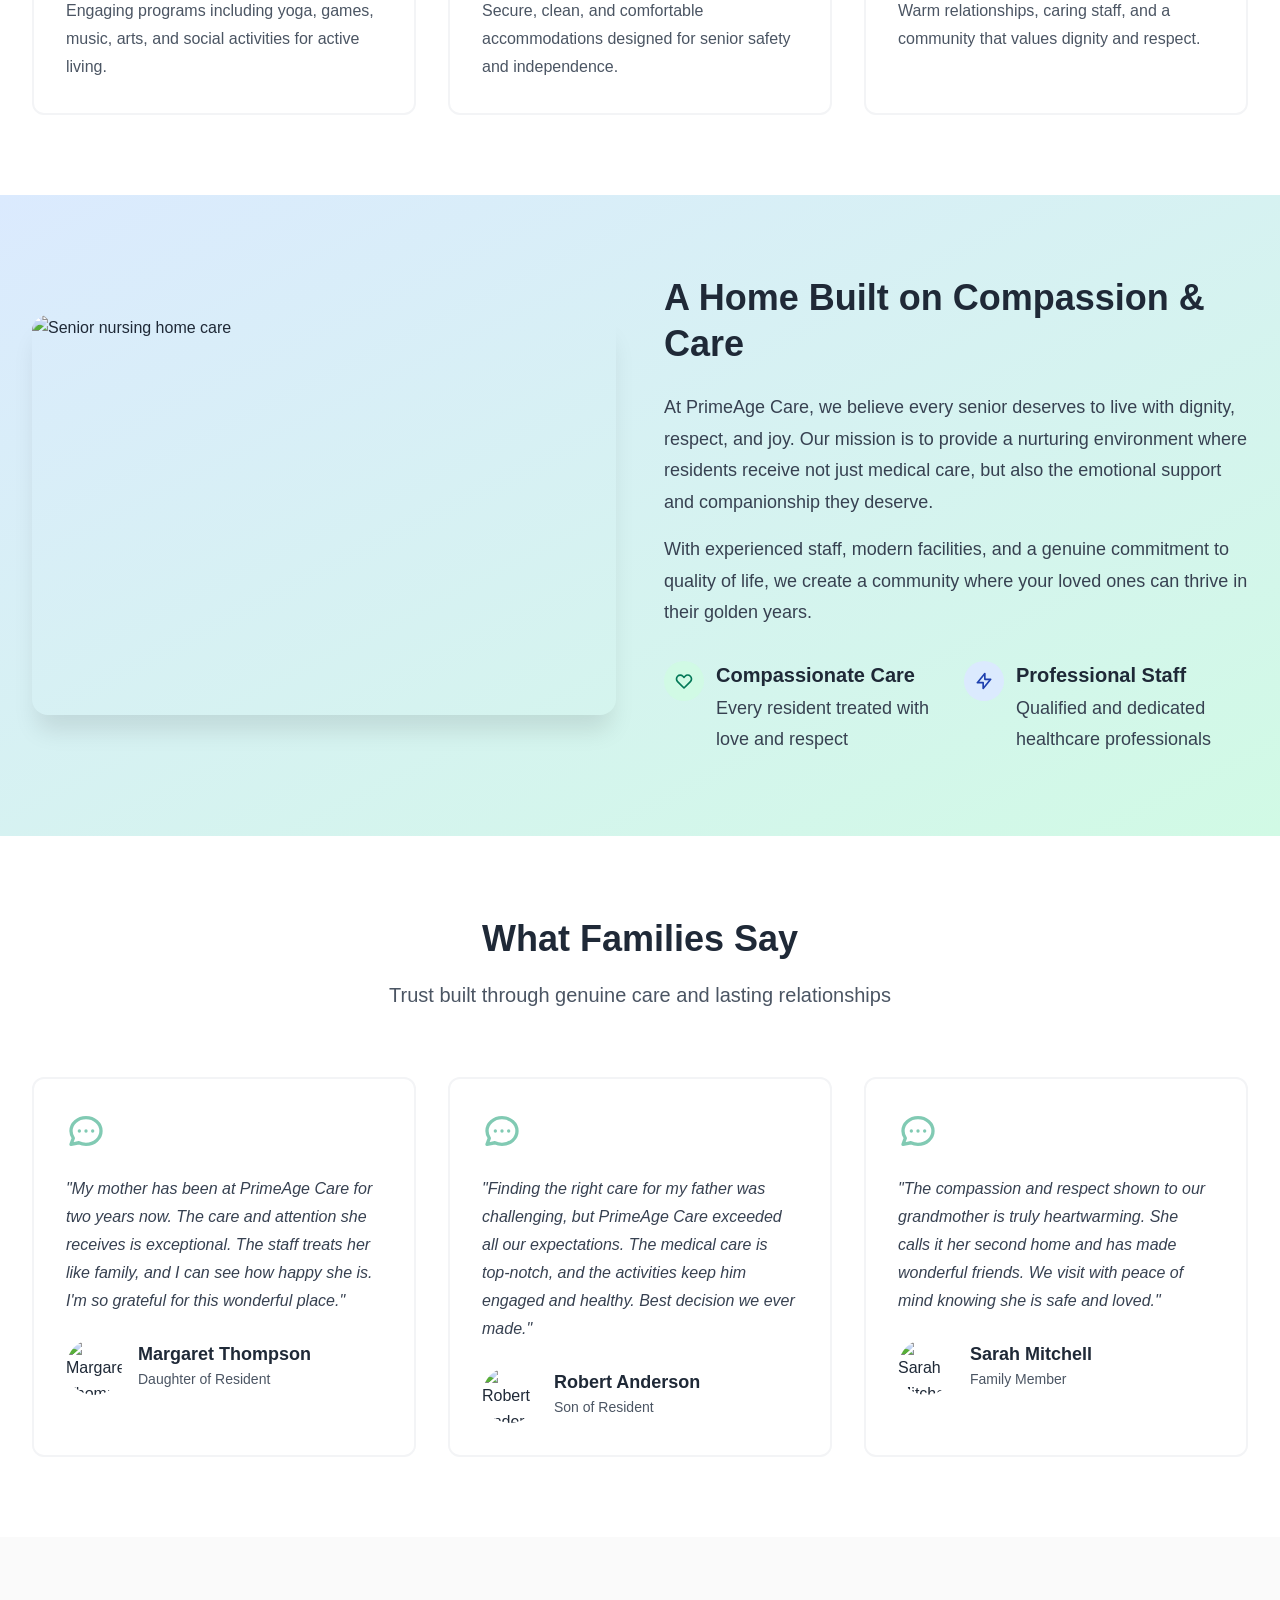
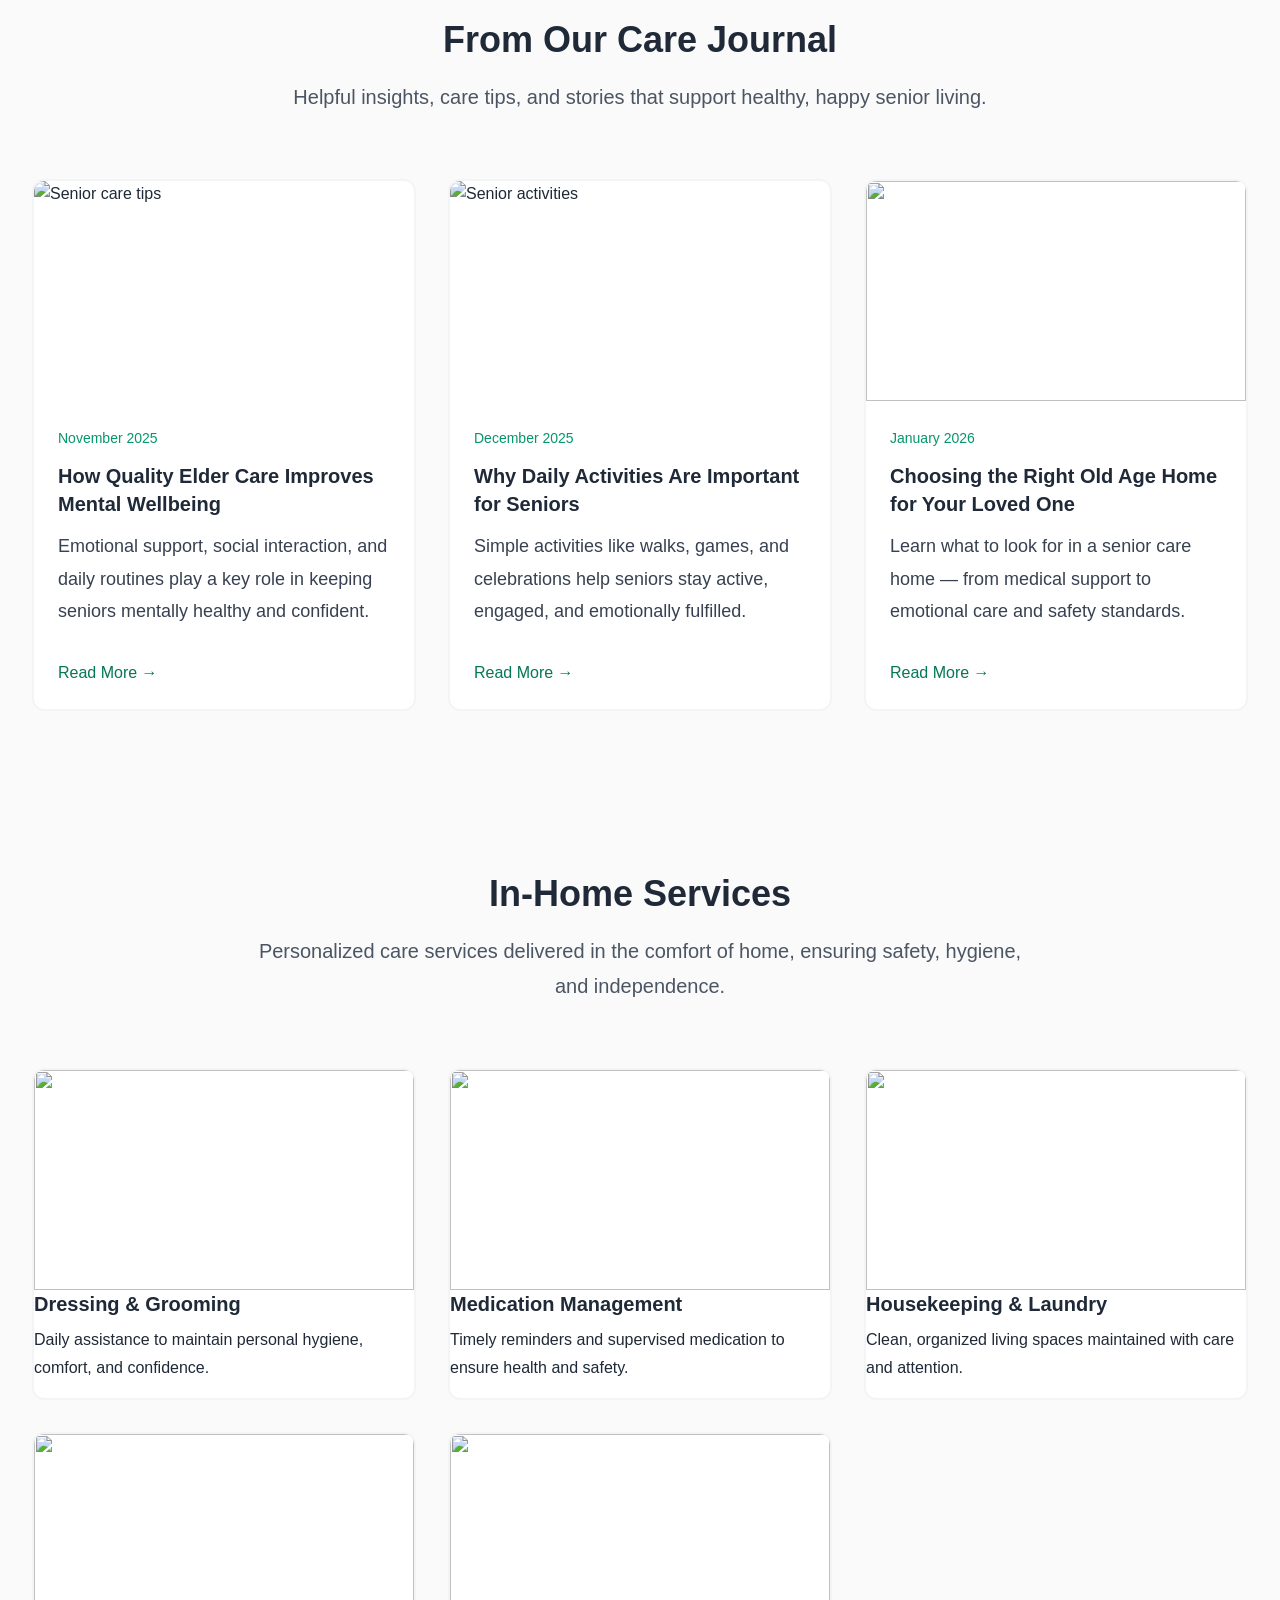
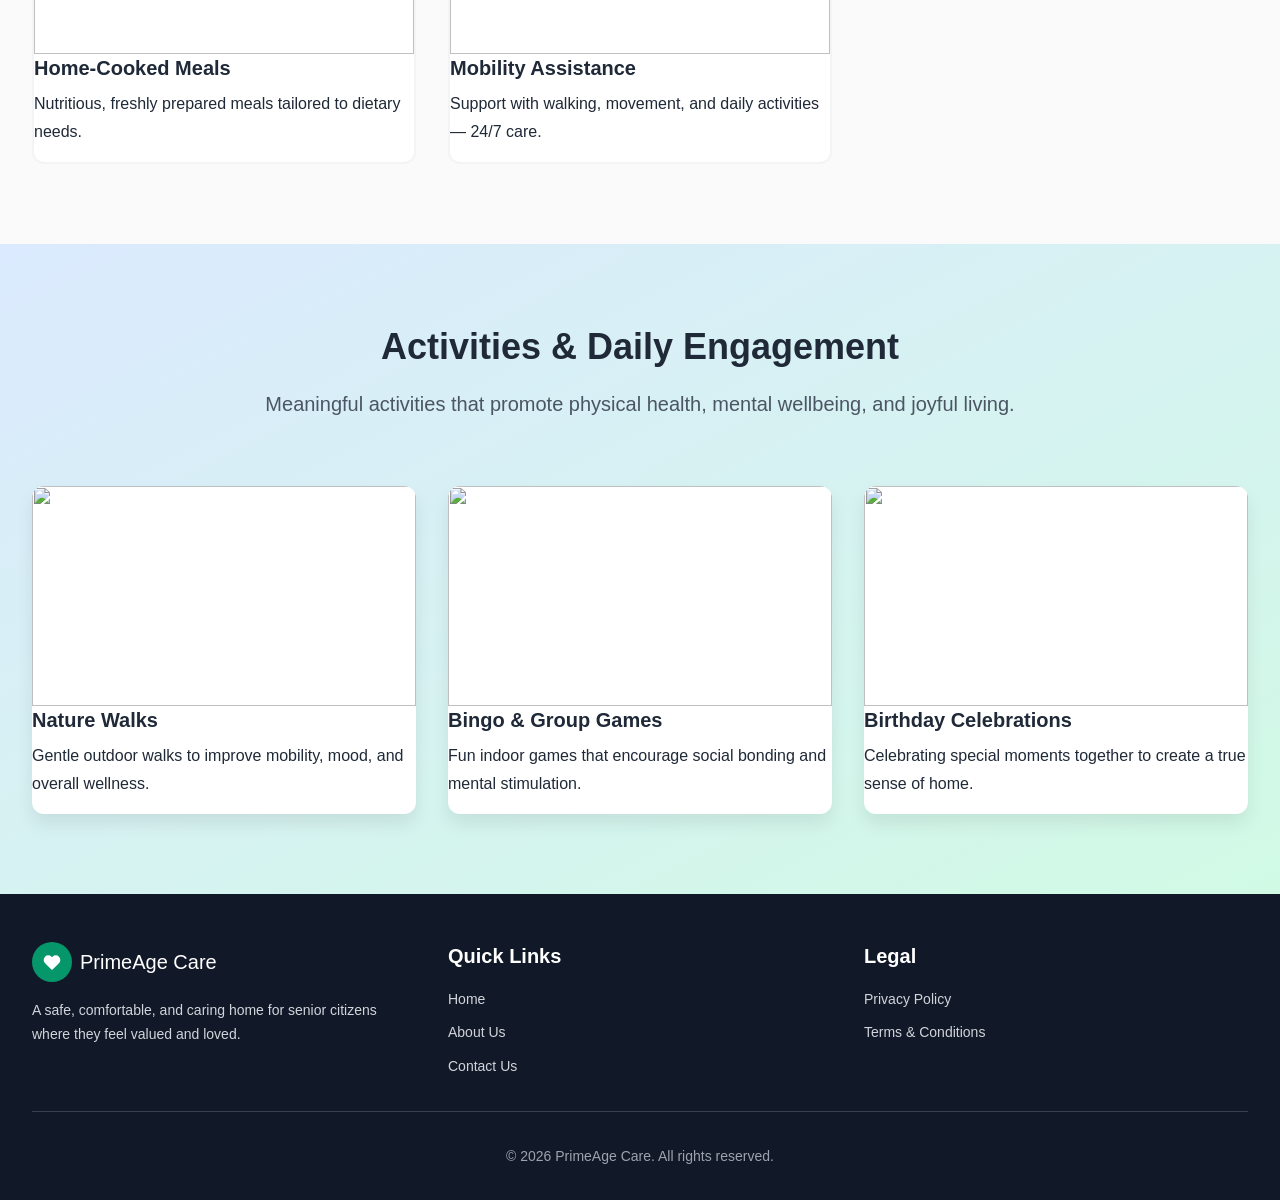
==== commit 82dff169: "Update index.html" ====
--- a/index.html
+++ b/index.html
@@ -60,7 +60,7 @@
                     </div>
                     <div class="hero-image-wrapper">
                         <div class="hero-image">
-                            <img src="https://i.ibb.co/VyK0rTC/old-01.jpg" alt="Elderly care and companionship">
+                            <img src="https://i.ibb.co/b55gRqX9/istock-1251374514-review-of-quality-standards-in-aged-care-jpg-1.jpg" alt="Elderly care and companionship">
                         </div>
                         <div class="decorative-circle circle-1"></div>
                         <div class="decorative-circle circle-2"></div>
@@ -239,7 +239,7 @@
     <div class="blog-grid">
       <!-- Blog 1 -->
       <article class="blog-card">
-        <img src="https://images.unsplash.com/photo-1544027993-37dbfe43562a" alt="Senior care tips">
+        <img src="https://i.ibb.co/QFsj5xkY/Eldercare.jpg" alt="Senior care tips">
         <div class="blog-content">
           <span class="blog-date">November 2025</span>
           <h3>How Quality Elder Care Improves Mental Wellbeing</h3>
@@ -253,7 +253,7 @@
 
       <!-- Blog 2 -->
       <article class="blog-card">
-        <img src="https://images.unsplash.com/photo-1511988617509-a57c8a288659" alt="Senior activities">
+        <img src="https://i.ibb.co/7xyv3TCR/Older-Adults-Exercising.jpg" alt="Senior activities">
         <div class="blog-content">
           <span class="blog-date">December 2025</span>
           <h3>Why Daily Activities Are Important for Seniors</h3>
@@ -267,7 +267,7 @@
 
       <!-- Blog 3 -->
       <article class="blog-card">
-        <img src="https://images.unsplash.com/photo-1600880292203-757bb62b4baf" alt="Choosing old age home">
+        <img src="https://i.ibb.co/2wBc64r/13c1e331a421d8d6a9589d8f9ab85ae1.jpg">
         <div class="blog-content">
           <span class="blog-date">January 2026</span>
           <h3>Choosing the Right Old Age Home for Your Loved One</h3>
@@ -294,7 +294,7 @@
 
             <div class="home-services-grid">
               <div class="home-service-item">
-                <img src="https://i.ibb.co/VyK0rTC/old-01.jpg">
+                <img src="https://i.ibb.co/b55gRqX9/istock-1251374514-review-of-quality-standards-in-aged-care-jpg-1.jpg">
                 <h3>Dressing & Grooming</h3>
                 <p>Daily assistance to maintain personal hygiene, comfort, and confidence.</p>
               </div>
--- a/styles.css
+++ b/styles.css
@@ -1373,3 +1373,80 @@
   }
 }
 
+/* Blog Page */
+.blog-hero {
+  padding: 4rem 0;
+  background: linear-gradient(to bottom right, #d1fae5, #dbeafe);
+  text-align: center;
+}
+
+.blog-meta {
+  font-size: 0.875rem;
+  color: #047857;
+  font-weight: 500;
+}
+
+.blog-hero h1 {
+  margin-top: 1rem;
+  color: #1f2937;
+}
+
+.blog-hero-subtitle {
+  font-size: 1.25rem;
+  color: #374151;
+  max-width: 720px;
+  margin: 1rem auto 0;
+}
+
+.blog-content-section {
+  padding: 5rem 0;
+  background-color: #ffffff;
+}
+
+.blog-feature-image {
+  width: 100%;
+  border-radius: 1rem;
+  margin-bottom: 2.5rem;
+  box-shadow: 0 20px 30px rgba(0,0,0,0.1);
+}
+
+.blog-content h2 {
+  margin-top: 2.5rem;
+  color: #1f2937;
+}
+
+.blog-content p {
+  font-size: 1.125rem;
+  color: #374151;
+  line-height: 1.8;
+}
+
+.blog-content blockquote {
+  margin: 3rem 0;
+  padding: 1.5rem 2rem;
+  background-color: #f0fdf4;
+  border-left: 5px solid #059669;
+  font-style: italic;
+  color: #065f46;
+  border-radius: 0.5rem;
+}
+
+.blog-cta {
+  margin-top: 4rem;
+  padding: 3rem;
+  text-align: center;
+  background: linear-gradient(to bottom right, #d1fae5, #dbeafe);
+  border-radius: 1rem;
+}
+
+.blog-cta h3 {
+  margin-bottom: 1rem;
+  color: #1f2937;
+}
+
+.blog-cta p {
+  margin-bottom: 2rem;
+  color: #374151;
+}
+
+
